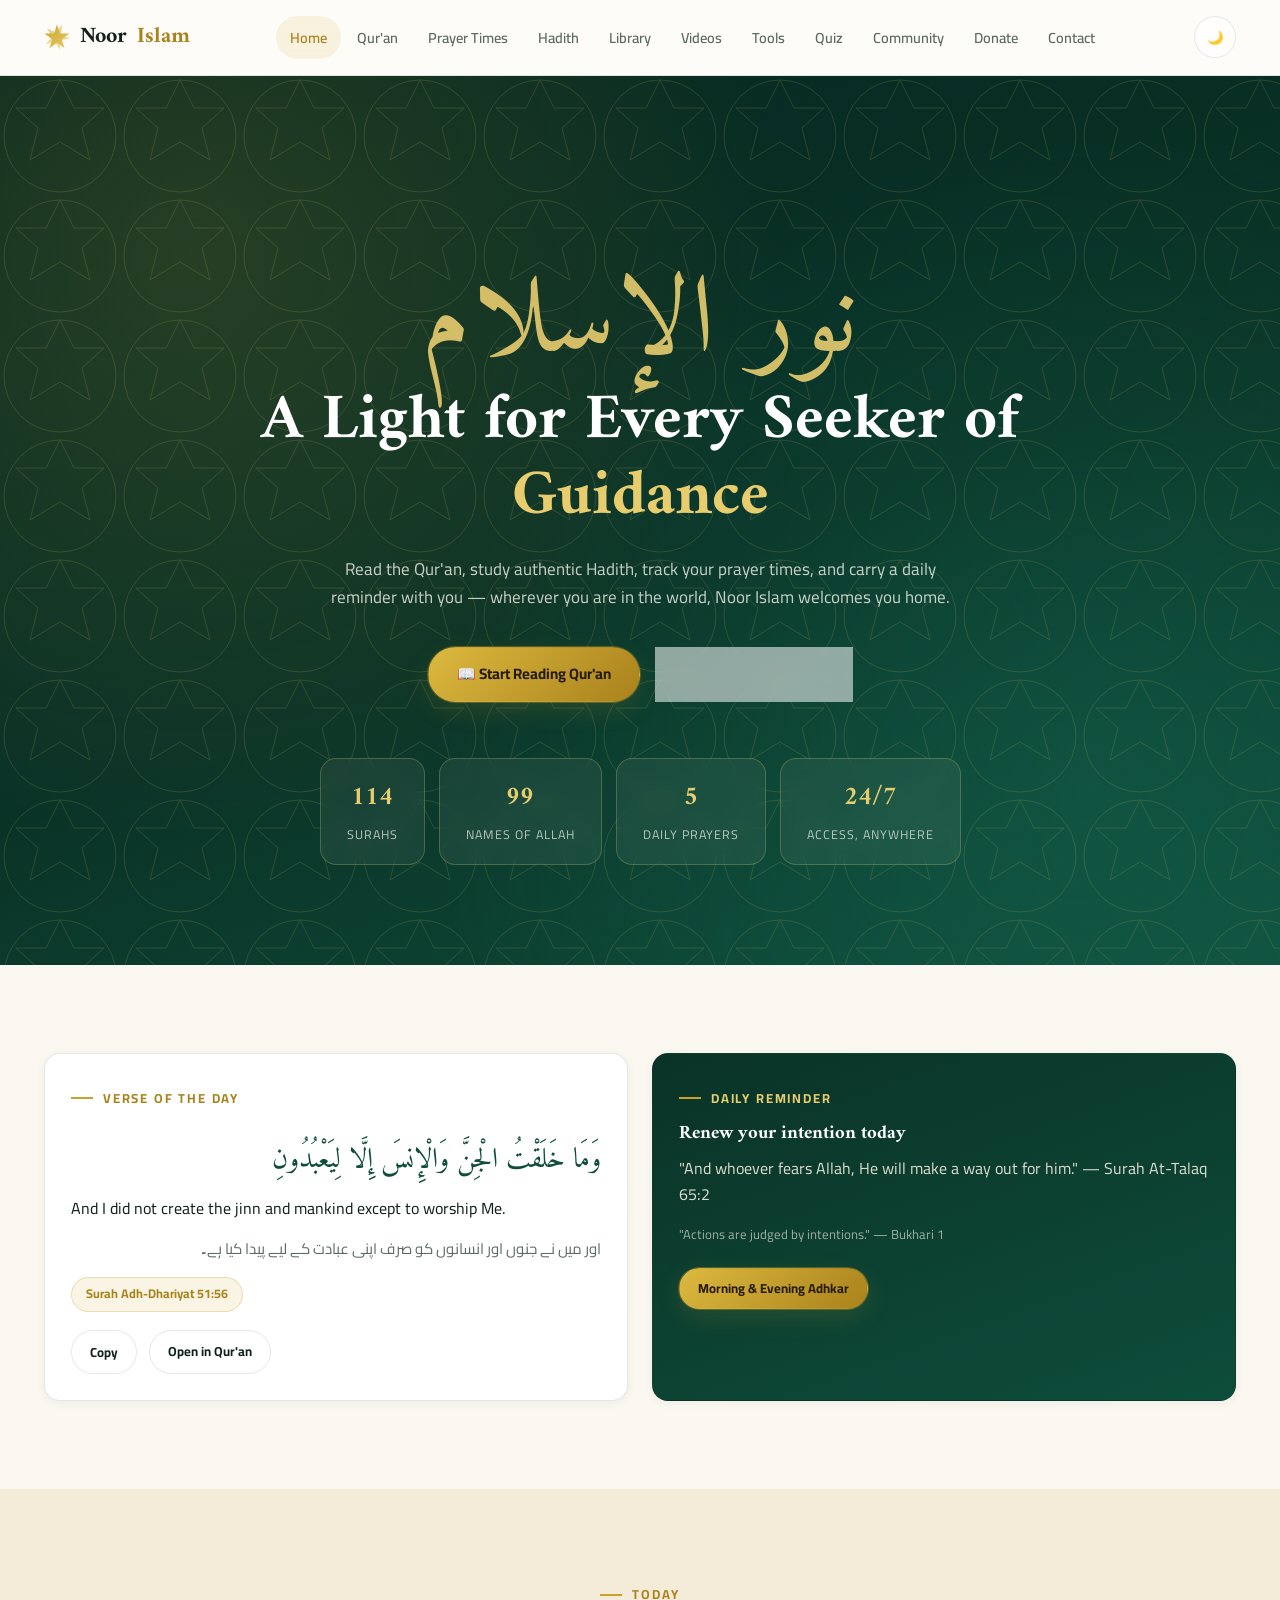
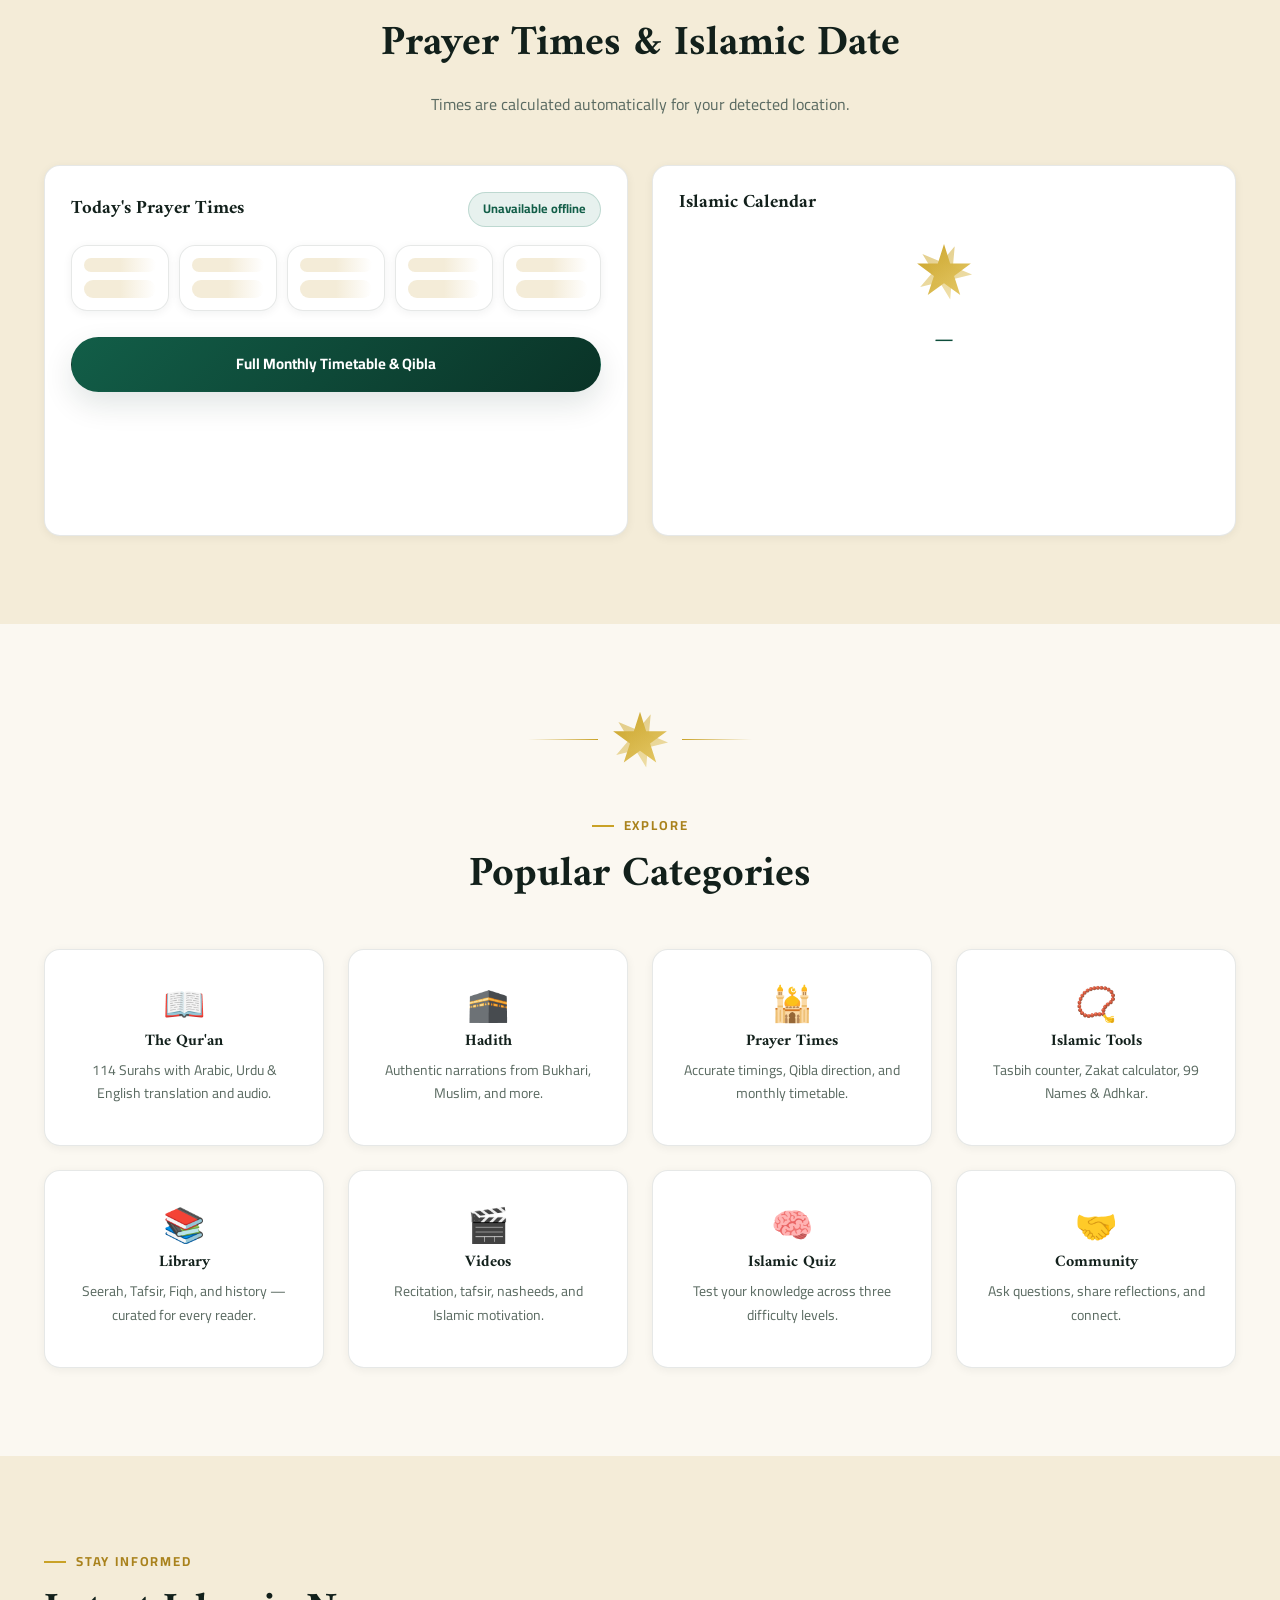
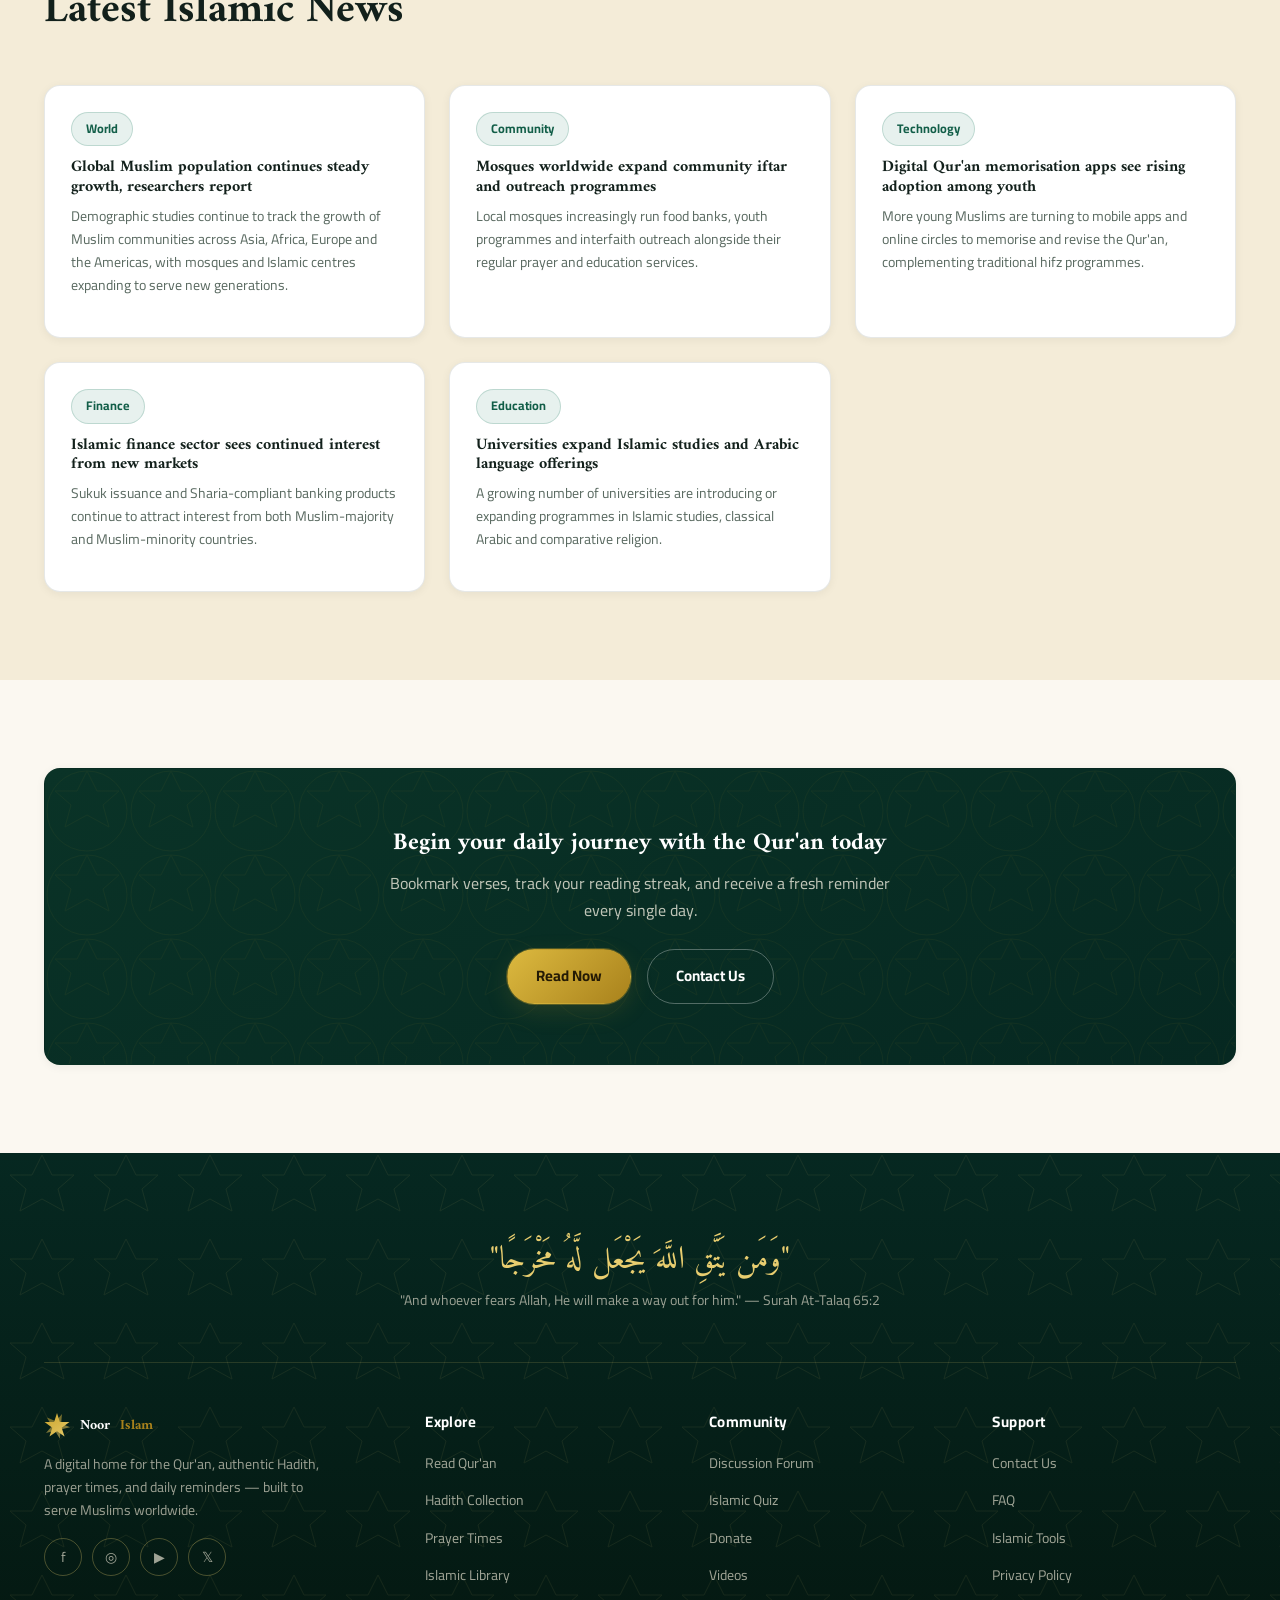
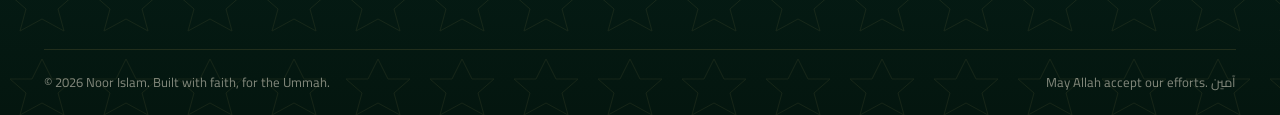
==== index.html @ 0ee1b212 "Add files via upload" ====
<!DOCTYPE html>
<html lang="en">
<head>
<meta charset="UTF-8">
<meta name="viewport" content="width=device-width, initial-scale=1.0">
<title>Noor Islam — Qur'an, Hadith, Prayer Times & Daily Reminders</title>
<meta name="description" content="Noor Islam is a complete digital home for Muslims worldwide: read the Qur'an, explore authentic Hadith, track prayer times, and grow daily in faith.">
<link rel="manifest" href="manifest.json">
<meta name="theme-color" content="#0e4d3b">
<link rel="preconnect" href="https://fonts.googleapis.com">
<link href="https://fonts.googleapis.com/css2?family=Amiri:wght@400;700&family=Amiri+Quran&family=Cairo:wght@400;500;600;700;800&display=swap" rel="stylesheet">
<link rel="stylesheet" href="css/style.css">
</head>
<body>

<div id="site-header"></div>

<!-- HERO -->
<section class="hero">
  <div class="container">
    <div class="hero-arabic">نور الإسلام</div>
    <h1 class="hero-title">A Light for Every Seeker of <span class="text-gold" style="color:var(--gold-300)">Guidance</span></h1>
    <p class="hero-sub">Read the Qur'an, study authentic Hadith, track your prayer times, and carry a daily reminder with you — wherever you are in the world, Noor Islam welcomes you home.</p>
    <div class="hero-cta">
      <a href="quran.html" class="btn btn-gold">📖 Start Reading Qur'an</a>
      <a href="prayer-times.html" class="btn btn-ghost" style="color:#fdf8ea;border-color:rgba(232,205,111,.35)">🕌 Find Prayer Times</a>
    </div>
    <div class="hero-stats">
      <div class="hero-stat"><b>114</b><span>Surahs</span></div>
      <div class="hero-stat"><b>99</b><span>Names of Allah</span></div>
      <div class="hero-stat"><b>5</b><span>Daily Prayers</span></div>
      <div class="hero-stat"><b>24/7</b><span>Access, Anywhere</span></div>
    </div>
  </div>
</section>

<!-- VERSE OF THE DAY + REMINDER -->
<section class="section">
  <div class="container grid grid-2">
    <div class="card reveal" style="position:relative;overflow:hidden;">
      <span class="eyebrow">Verse of the Day</span>
      <p id="verse-ar" style="font-family:var(--font-arabic);font-size:28px;color:var(--primary);line-height:2;margin-bottom:16px;direction:rtl;"></p>
      <p id="verse-en" style="color:var(--text);font-size:16px;"></p>
      <p id="verse-ur" style="direction:rtl;font-size:15px;"></p>
      <span class="chip chip-gold" id="verse-ref"></span>
      <div class="flex gap-12" style="margin-top:18px;">
        <button class="btn btn-outline btn-sm" id="verse-copy">Copy</button>
        <a href="quran.html" class="btn btn-outline btn-sm">Open in Qur'an</a>
      </div>
    </div>
    <div class="card reveal" style="background:linear-gradient(160deg,var(--emerald-900),var(--emerald-800));color:#fdf8ea;">
      <span class="eyebrow" style="color:var(--gold-300)">Daily Reminder</span>
      <h3 style="color:#fff;">Renew your intention today</h3>
      <p id="daily-reminder" style="color:rgba(253,248,234,.85);"></p>
      <p style="color:rgba(253,248,234,.6);font-size:13px;">"Actions are judged by intentions." — Bukhari 1</p>
      <a href="tools.html" class="btn btn-gold btn-sm" style="margin-top:10px;">Morning &amp; Evening Adhkar</a>
    </div>
  </div>
</section>

<!-- PRAYER TIMES + CALENDAR -->
<section class="section section-alt">
  <div class="container">
    <div class="section-head center">
      <span class="eyebrow" style="justify-content:center">Today</span>
      <h2 class="section-title">Prayer Times &amp; Islamic Date</h2>
      <p>Times are calculated automatically for your detected location.</p>
    </div>
    <div class="grid grid-2" style="align-items:stretch;">
      <div class="card reveal">
        <div class="flex justify-between items-center" style="margin-bottom:18px;">
          <h3 style="margin:0;">Today's Prayer Times</h3>
          <span class="chip" id="home-location">Locating…</span>
        </div>
        <div id="home-prayer-grid" class="grid" style="grid-template-columns:repeat(5,1fr);gap:10px;"></div>
        <p id="home-next-prayer" style="margin-top:16px;text-align:center;font-weight:700;color:var(--primary);"></p>
        <a href="prayer-times.html" class="btn btn-primary btn-block" style="margin-top:10px;">Full Monthly Timetable &amp; Qibla</a>
      </div>
      <div class="card reveal">
        <h3>Islamic Calendar</h3>
        <div id="hijri-widget" style="text-align:center;padding:20px 0;">
          <div class="star8 spin" style="margin:0 auto 14px;"></div>
          <p style="font-size:24px;font-family:var(--font-display);color:var(--primary);margin-bottom:6px;" id="hijri-date">Loading…</p>
          <p id="gregorian-date" style="color:var(--text-muted);"></p>
        </div>
        <div class="grid grid-2" style="gap:14px;">
          <div class="glass" style="padding:16px;text-align:center;">
            <span class="chip chip-gold">Ramadan 1448</span>
            <p id="ramadan-countdown" style="font-weight:800;font-size:20px;margin:10px 0 0;color:var(--primary);"></p>
          </div>
          <div class="glass" style="padding:16px;text-align:center;">
            <span class="chip chip-gold">Eid al-Fitr</span>
            <p id="eid-countdown" style="font-weight:800;font-size:20px;margin:10px 0 0;color:var(--primary);"></p>
          </div>
        </div>
      </div>
    </div>
  </div>
</section>

<!-- CATEGORIES -->
<section class="section">
  <div class="container">
    <div class="divider-star"><span class="star8"></span></div>
    <div class="section-head center">
      <span class="eyebrow" style="justify-content:center">Explore</span>
      <h2 class="section-title">Popular Categories</h2>
    </div>
    <div class="grid grid-4">
      <a href="quran.html" class="card reveal text-center">
        <div style="font-size:34px;">📖</div>
        <h4>The Qur'an</h4>
        <p style="font-size:14px;">114 Surahs with Arabic, Urdu &amp; English translation and audio.</p>
      </a>
      <a href="hadith.html" class="card reveal text-center">
        <div style="font-size:34px;">🕋</div>
        <h4>Hadith</h4>
        <p style="font-size:14px;">Authentic narrations from Bukhari, Muslim, and more.</p>
      </a>
      <a href="prayer-times.html" class="card reveal text-center">
        <div style="font-size:34px;">🕌</div>
        <h4>Prayer Times</h4>
        <p style="font-size:14px;">Accurate timings, Qibla direction, and monthly timetable.</p>
      </a>
      <a href="tools.html" class="card reveal text-center">
        <div style="font-size:34px;">📿</div>
        <h4>Islamic Tools</h4>
        <p style="font-size:14px;">Tasbih counter, Zakat calculator, 99 Names &amp; Adhkar.</p>
      </a>
      <a href="library.html" class="card reveal text-center">
        <div style="font-size:34px;">📚</div>
        <h4>Library</h4>
        <p style="font-size:14px;">Seerah, Tafsir, Fiqh, and history — curated for every reader.</p>
      </a>
      <a href="videos.html" class="card reveal text-center">
        <div style="font-size:34px;">🎬</div>
        <h4>Videos</h4>
        <p style="font-size:14px;">Recitation, tafsir, nasheeds, and Islamic motivation.</p>
      </a>
      <a href="quiz.html" class="card reveal text-center">
        <div style="font-size:34px;">🧠</div>
        <h4>Islamic Quiz</h4>
        <p style="font-size:14px;">Test your knowledge across three difficulty levels.</p>
      </a>
      <a href="community.html" class="card reveal text-center">
        <div style="font-size:34px;">🤝</div>
        <h4>Community</h4>
        <p style="font-size:14px;">Ask questions, share reflections, and connect.</p>
      </a>
    </div>
  </div>
</section>

<!-- NEWS -->
<section class="section section-alt">
  <div class="container">
    <div class="section-head">
      <span class="eyebrow">Stay Informed</span>
      <h2 class="section-title">Latest Islamic News</h2>
    </div>
    <div class="grid grid-3" id="news-grid"></div>
  </div>
</section>

<!-- CTA -->
<section class="section">
  <div class="container">
    <div class="glass reveal" style="padding:60px 40px;text-align:center;background:linear-gradient(160deg,var(--emerald-900),var(--emerald-950));position:relative;overflow:hidden;">
      <div class="pattern-bg"></div>
      <h2 style="color:#fff;position:relative;">Begin your daily journey with the Qur'an today</h2>
      <p style="color:rgba(253,248,234,.75);max-width:520px;margin:0 auto 26px;position:relative;">Bookmark verses, track your reading streak, and receive a fresh reminder every single day.</p>
      <div class="flex gap-16 justify-between" style="justify-content:center;position:relative;">
        <a href="quran.html" class="btn btn-gold">Read Now</a>
        <a href="contact.html" class="btn btn-outline" style="color:#fff;border-color:rgba(255,255,255,.3)">Contact Us</a>
      </div>
    </div>
  </div>
</section>

<div id="site-footer"></div>

<script src="data/content.js"></script>
<script src="js/main.js"></script>
<script src="js/home.js"></script>
</body>
</html>
---- css/style.css ----
/* =========================================================
   NOOR ISLAM — Design System
   Palette: Deep emerald + antique gold + ivory + ink
   Display type: Amiri (serif, Arabic-capable)
   Body type: Cairo (Arabic + Latin sans)
   Signature: 8-pointed geometric star (rub el hizb) motif
   ========================================================= */

:root{
  --emerald-950:#062821;
  --emerald-900:#0a3327;
  --emerald-800:#0e4d3b;
  --emerald-700:#125e48;
  --emerald-600:#177259;
  --emerald-500:#1c8a6c;
  --gold-600:#a9821c;
  --gold-500:#c9a227;
  --gold-400:#dcb93f;
  --gold-300:#e8cd6f;
  --ivory-50:#fbf8f1;
  --ivory-100:#f4ecd8;
  --ivory-200:#ece0c4;
  --ink-900:#12201b;
  --ink-700:#26362f;
  --white:#ffffff;

  --bg:var(--ivory-50);
  --bg-alt:var(--ivory-100);
  --surface:#ffffff;
  --surface-glass:rgba(255,255,255,.55);
  --text:var(--ink-900);
  --text-muted:#5b6b62;
  --border:rgba(18,32,27,.1);
  --primary:var(--emerald-800);
  --primary-strong:var(--emerald-950);
  --accent:var(--gold-500);
  --accent-strong:var(--gold-600);
  --shadow-sm:0 2px 10px rgba(6,40,33,.06);
  --shadow-md:0 12px 30px rgba(6,40,33,.12);
  --shadow-gold:0 0 0 1px rgba(201,162,39,.35), 0 8px 24px rgba(201,162,39,.15);
  --radius-sm:10px;
  --radius-md:16px;
  --radius-lg:26px;
  --font-display:'Amiri','Georgia',serif;
  --font-body:'Cairo','Segoe UI',sans-serif;
  --font-arabic:'Amiri Quran','Amiri',serif;
  --header-h:76px;
}

[data-theme="dark"]{
  --bg:#081d17;
  --bg-alt:#0b241c;
  --surface:#0e2c22;
  --surface-glass:rgba(14,44,34,.55);
  --text:#f1ede0;
  --text-muted:#a9baaf;
  --border:rgba(232,205,111,.14);
  --primary:var(--emerald-500);
  --primary-strong:var(--gold-400);
  --shadow-sm:0 2px 12px rgba(0,0,0,.35);
  --shadow-md:0 14px 34px rgba(0,0,0,.45);
}

*,*::before,*::after{box-sizing:border-box;}
html{scroll-behavior:smooth;}
body{
  margin:0;
  background:var(--bg);
  color:var(--text);
  font-family:var(--font-body);
  line-height:1.65;
  -webkit-font-smoothing:antialiased;
  transition:background .35s ease,color .35s ease;
  overflow-x:hidden;
}
img{max-width:100%;display:block;}
a{color:inherit;text-decoration:none;}
ul{list-style:none;margin:0;padding:0;}
h1,h2,h3,h4{font-family:var(--font-display);line-height:1.2;margin:0 0 .5em;font-weight:700;}
p{margin:0 0 1em;color:var(--text-muted);}
button{font-family:inherit;cursor:pointer;}
input,select,textarea{font-family:inherit;}
::selection{background:var(--gold-300);color:var(--ink-900);}

.container{width:100%;max-width:1240px;margin:0 auto;padding:0 24px;}
.section{padding:88px 0;position:relative;}
.section-alt{background:var(--bg-alt);}
.eyebrow{
  display:inline-flex;align-items:center;gap:10px;
  font-size:13px;letter-spacing:.14em;text-transform:uppercase;
  color:var(--accent-strong);font-weight:700;margin-bottom:14px;
}
.eyebrow::before{content:"";width:22px;height:2px;background:var(--accent);display:inline-block;}
.section-head{max-width:640px;margin-bottom:48px;}
.section-head.center{margin-left:auto;margin-right:auto;text-align:center;}
.section-title{font-size:clamp(28px,3.6vw,42px);}
.text-gold{color:var(--accent);}

/* ---------- Star / geometric motif (signature element) ---------- */
.star-motif{
  width:1em;height:1em;display:inline-block;
  background:conic-gradient(from 0deg, var(--accent) 0 12.5%, transparent 0 25%) ;
  -webkit-mask:none;
}
.star8{
  --s:56px;width:var(--s);height:var(--s);position:relative;display:inline-block;
}
.star8::before,.star8::after{
  content:"";position:absolute;inset:0;
  background:linear-gradient(135deg,var(--accent),var(--gold-300));
  clip-path:polygon(50% 0%,61% 35%,98% 35%,68% 57%,79% 91%,50% 70%,21% 91%,32% 57%,2% 35%,39% 35%);
}
.star8::after{transform:rotate(22.5deg);opacity:.55;}
.pattern-bg{
  position:absolute;inset:0;pointer-events:none;opacity:.06;
  background-image:url("data:image/svg+xml,%3Csvg xmlns='http://www.w3.org/2000/svg' width='84' height='84' viewBox='0 0 84 84'%3E%3Cg fill='none' stroke='%23c9a227' stroke-width='1'%3E%3Cpath d='M42 2 L52 22 L74 22 L58 36 L64 58 L42 46 L20 58 L26 36 L10 22 L32 22 Z'/%3E%3Ccircle cx='42' cy='42' r='40'/%3E%3C/g%3E%3C/svg%3E");
  background-size:84px 84px;
}
.divider-star{display:flex;align-items:center;justify-content:center;gap:14px;margin:0 auto 40px;width:fit-content;}
.divider-star::before,.divider-star::after{content:"";width:70px;height:1px;background:linear-gradient(90deg,transparent,var(--accent));}
.divider-star::after{background:linear-gradient(90deg,var(--accent),transparent);}

/* ---------- Buttons ---------- */
.btn{
  display:inline-flex;align-items:center;justify-content:center;gap:8px;
  padding:14px 28px;border-radius:100px;font-weight:700;font-size:15px;
  border:1px solid transparent;transition:transform .25s ease,box-shadow .25s ease,background .25s ease;
  white-space:nowrap;
}
.btn:active{transform:scale(.97);}
.btn-primary{background:linear-gradient(135deg,var(--emerald-700),var(--emerald-900));color:#fff;box-shadow:var(--shadow-md);}
.btn-primary:hover{box-shadow:0 16px 40px rgba(6,40,33,.28);transform:translateY(-2px);}
.btn-gold{background:linear-gradient(135deg,var(--gold-400),var(--gold-600));color:#241a05;box-shadow:var(--shadow-gold);}
.btn-gold:hover{transform:translateY(-2px);}
.btn-outline{background:transparent;border-color:var(--border);color:var(--text);}
.btn-outline:hover{border-color:var(--accent);color:var(--accent-strong);}
.btn-ghost{background:var(--surface-glass);backdrop-filter:blur(10px);border-color:var(--border);color:var(--text);}
.btn-sm{padding:9px 18px;font-size:13px;}
.btn-block{width:100%;}

/* ---------- Glass card ---------- */
.glass{
  background:var(--surface-glass);
  backdrop-filter:blur(16px) saturate(140%);
  -webkit-backdrop-filter:blur(16px) saturate(140%);
  border:1px solid var(--border);
  border-radius:var(--radius-md);
  box-shadow:var(--shadow-sm);
}
.card{
  background:var(--surface);border:1px solid var(--border);border-radius:var(--radius-md);
  padding:26px;box-shadow:var(--shadow-sm);transition:transform .3s ease,box-shadow .3s ease,border-color .3s ease;
}
.card:hover{transform:translateY(-5px);box-shadow:var(--shadow-md);border-color:rgba(201,162,39,.4);}

/* ---------- Navbar ---------- */
.site-header{
  position:sticky;top:0;z-index:200;height:var(--header-h);
  display:flex;align-items:center;
  background:var(--surface-glass);backdrop-filter:blur(18px) saturate(140%);
  -webkit-backdrop-filter:blur(18px) saturate(140%);
  border-bottom:1px solid var(--border);
}
.nav-inner{display:flex;align-items:center;justify-content:space-between;width:100%;}
.brand{display:flex;align-items:center;gap:10px;font-family:var(--font-display);font-size:22px;font-weight:700;color:var(--text);}
.brand .star8{--s:26px;}
.brand span{color:var(--accent-strong);}
.nav-links{display:flex;align-items:center;gap:2px;}
.nav-links a{
  padding:10px 14px;border-radius:100px;font-size:14.5px;font-weight:600;color:var(--text-muted);
  transition:background .2s ease,color .2s ease;
}
.nav-links a:hover,.nav-links a.active{background:rgba(201,162,39,.12);color:var(--accent-strong);}
.nav-actions{display:flex;align-items:center;gap:10px;}
.icon-btn{
  width:42px;height:42px;border-radius:50%;display:flex;align-items:center;justify-content:center;
  background:var(--surface-glass);border:1px solid var(--border);color:var(--text);transition:all .25s ease;
}
.icon-btn:hover{border-color:var(--accent);color:var(--accent-strong);transform:rotate(8deg);}
.hamburger{display:none;width:42px;height:42px;border-radius:50%;border:1px solid var(--border);background:transparent;align-items:center;justify-content:center;flex-direction:column;gap:4px;}
.hamburger span{display:block;width:20px;height:2px;background:var(--text);border-radius:2px;transition:.3s;}
.hamburger.open span:nth-child(1){transform:translateY(6px) rotate(45deg);}
.hamburger.open span:nth-child(2){opacity:0;}
.hamburger.open span:nth-child(3){transform:translateY(-6px) rotate(-45deg);}

.mobile-nav{
  position:fixed;inset:var(--header-h) 0 0 0;background:var(--bg);z-index:190;
  transform:translateY(-110%);transition:transform .35s ease;overflow-y:auto;padding:20px 24px 60px;
}
.mobile-nav.open{transform:translateY(0);}
.mobile-nav a{display:block;padding:16px 6px;font-size:19px;font-weight:700;border-bottom:1px solid var(--border);font-family:var(--font-display);}

/* ---------- Hero ---------- */
.hero{
  position:relative;overflow:hidden;
  background:radial-gradient(circle at 15% 20%,rgba(201,162,39,.16),transparent 45%),
             radial-gradient(circle at 85% 80%,rgba(23,114,89,.35),transparent 50%),
             linear-gradient(160deg,var(--emerald-950),var(--emerald-900) 55%,var(--emerald-800));
  color:#fdf8ea;padding:120px 0 100px;
}
.hero::before{
  content:"";position:absolute;inset:0;opacity:.15;background-repeat:repeat;
  background-image:url("data:image/svg+xml,%3Csvg xmlns='http://www.w3.org/2000/svg' width='120' height='120' viewBox='0 0 120 120'%3E%3Cg fill='none' stroke='%23e8cd6f' stroke-width='1'%3E%3Cpath d='M60 4 L74 32 L104 32 L82 52 L90 84 L60 66 L30 84 L38 52 L16 32 L46 32 Z'/%3E%3Ccircle cx='60' cy='60' r='56'/%3E%3C/g%3E%3C/svg%3E");
}
.hero .container{position:relative;z-index:2;}
.hero-arabic{
  font-family:var(--font-arabic);font-size:clamp(48px,9vw,110px);color:var(--gold-300);
  opacity:.9;text-align:center;margin-bottom:6px;letter-spacing:2px;
}
.hero-title{text-align:center;font-size:clamp(34px,5.4vw,64px);color:#fff;max-width:900px;margin:0 auto 18px;}
.hero-sub{text-align:center;max-width:640px;margin:0 auto 36px;color:rgba(251,248,241,.78);font-size:17px;}
.hero-cta{display:flex;gap:16px;justify-content:center;flex-wrap:wrap;margin-bottom:56px;}
.hero-stats{display:flex;justify-content:center;gap:14px;flex-wrap:wrap;}
.hero-stat{
  text-align:center;padding:18px 26px;border-radius:var(--radius-md);
  background:rgba(255,255,255,.06);border:1px solid rgba(232,205,111,.25);backdrop-filter:blur(8px);
}
.hero-stat b{display:block;font-family:var(--font-display);font-size:26px;color:var(--gold-300);}
.hero-stat span{font-size:12.5px;color:rgba(251,248,241,.7);text-transform:uppercase;letter-spacing:.08em;}

/* ---------- Grids ---------- */
.grid{display:grid;gap:24px;}
.grid-2{grid-template-columns:repeat(2,1fr);}
.grid-3{grid-template-columns:repeat(3,1fr);}
.grid-4{grid-template-columns:repeat(4,1fr);}
.grid-5{grid-template-columns:repeat(5,1fr);}

/* ---------- Category chips ---------- */
.chip{
  display:inline-flex;align-items:center;padding:6px 14px;border-radius:100px;font-size:12.5px;font-weight:700;
  background:rgba(23,114,89,.1);color:var(--emerald-700);border:1px solid rgba(23,114,89,.2);
}
[data-theme="dark"] .chip{background:rgba(232,205,111,.1);color:var(--gold-300);border-color:rgba(232,205,111,.25);}
.chip-gold{background:rgba(201,162,39,.12);color:var(--accent-strong);border-color:rgba(201,162,39,.28);}

/* ---------- Forms ---------- */
.field{margin-bottom:18px;}
.field label{display:block;font-weight:700;font-size:13.5px;margin-bottom:8px;color:var(--text);}
.field input,.field select,.field textarea{
  width:100%;padding:13px 16px;border-radius:12px;border:1px solid var(--border);
  background:var(--surface);color:var(--text);font-size:15px;transition:border-color .2s;
}
.field input:focus,.field select:focus,.field textarea:focus{outline:none;border-color:var(--accent);box-shadow:0 0 0 3px rgba(201,162,39,.15);}
.search-bar{position:relative;}
.search-bar input{padding-left:46px;}
.search-bar svg{position:absolute;left:16px;top:50%;transform:translateY(-50%);opacity:.5;}

/* ---------- Tabs / filters ---------- */
.filter-row{display:flex;gap:10px;flex-wrap:wrap;margin-bottom:34px;}
.filter-btn{
  padding:10px 18px;border-radius:100px;border:1px solid var(--border);background:var(--surface);
  font-weight:700;font-size:13.5px;color:var(--text-muted);transition:.2s;
}
.filter-btn:hover{border-color:var(--accent);}
.filter-btn.active{background:linear-gradient(135deg,var(--emerald-700),var(--emerald-900));color:#fff;border-color:transparent;}

/* ---------- Footer ---------- */
.site-footer{
  background:linear-gradient(180deg,var(--emerald-950),#04160f);color:#e9e4d3;position:relative;overflow:hidden;padding-top:70px;
}
.site-footer::before{
  content:"";position:absolute;inset:0;opacity:.08;
  background-image:url("data:image/svg+xml,%3Csvg xmlns='http://www.w3.org/2000/svg' width='84' height='84' viewBox='0 0 84 84'%3E%3Cg fill='none' stroke='%23e8cd6f' stroke-width='1'%3E%3Cpath d='M42 2 L52 22 L74 22 L58 36 L64 58 L42 46 L20 58 L26 36 L10 22 L32 22 Z'/%3E%3C/g%3E%3C/svg%3E");
}
.footer-quote{position:relative;z-index:1;text-align:center;padding-bottom:50px;border-bottom:1px solid rgba(232,205,111,.15);margin-bottom:50px;}
.footer-quote p{font-family:var(--font-arabic);font-size:clamp(22px,3vw,32px);color:var(--gold-300);margin-bottom:10px;}
.footer-quote span{color:rgba(233,228,211,.65);font-size:14px;}
.footer-grid{position:relative;z-index:1;display:grid;grid-template-columns:1.4fr 1fr 1fr 1fr;gap:40px;padding-bottom:50px;}
.footer-grid h4{color:#fff;font-size:15px;margin-bottom:18px;font-family:var(--font-body);letter-spacing:.03em;}
.footer-grid li{margin-bottom:11px;}
.footer-grid a{color:rgba(233,228,211,.68);font-size:14px;transition:color .2s;}
.footer-grid a:hover{color:var(--gold-300);}
.footer-brand p{color:rgba(233,228,211,.65);font-size:14px;max-width:280px;}
.social-row{display:flex;gap:10px;margin-top:16px;}
.social-row a{
  width:38px;height:38px;border-radius:50%;border:1px solid rgba(232,205,111,.3);display:flex;align-items:center;justify-content:center;
  transition:.2s;
}
.social-row a:hover{background:var(--gold-500);color:#221a04;}
.footer-bottom{position:relative;z-index:1;border-top:1px solid rgba(232,205,111,.12);padding:22px 0;display:flex;justify-content:space-between;flex-wrap:wrap;gap:10px;font-size:13px;color:rgba(233,228,211,.55);}

/* ---------- Utility ---------- */
.flex{display:flex;}
.items-center{align-items:center;}
.justify-between{justify-content:space-between;}
.gap-8{gap:8px;}.gap-12{gap:12px;}.gap-16{gap:16px;}.gap-24{gap:24px;}
.mt-0{margin-top:0;}.mb-0{margin-bottom:0;}
.text-center{text-align:center;}
.reveal{opacity:0;transform:translateY(24px);transition:opacity .7s ease,transform .7s ease;}
.reveal.in{opacity:1;transform:translateY(0);}
.badge-count{
  min-width:20px;height:20px;padding:0 6px;border-radius:100px;background:var(--accent);color:#241a05;
  font-size:11px;font-weight:800;display:inline-flex;align-items:center;justify-content:center;
}
.skeleton{background:linear-gradient(90deg,var(--bg-alt) 25%,var(--surface) 50%,var(--bg-alt) 75%);background-size:200% 100%;animation:shimmer 1.4s infinite;border-radius:10px;}
@keyframes shimmer{0%{background-position:200% 0;}100%{background-position:-200% 0;}}
@keyframes spin{to{transform:rotate(360deg);}}
.spin{animation:spin 6s linear infinite;}
.float{animation:float 5s ease-in-out infinite;}
@keyframes float{0%,100%{transform:translateY(0);}50%{transform:translateY(-10px);}}

/* progress bar (donate) */
.progress{height:10px;border-radius:100px;background:var(--bg-alt);overflow:hidden;}
.progress > i{display:block;height:100%;background:linear-gradient(90deg,var(--gold-400),var(--emerald-600));border-radius:100px;}

/* toast */
.toast{
  position:fixed;bottom:26px;left:50%;transform:translateX(-50%) translateY(30px);
  background:var(--primary-strong);color:#fff;padding:14px 24px;border-radius:100px;font-weight:700;font-size:14px;
  box-shadow:var(--shadow-md);z-index:400;opacity:0;pointer-events:none;transition:.35s ease;
}
.toast.show{opacity:1;transform:translateX(-50%) translateY(0);}

/* back to top */
.to-top{
  position:fixed;right:22px;bottom:22px;width:48px;height:48px;border-radius:50%;
  background:linear-gradient(135deg,var(--gold-400),var(--gold-600));color:#221a04;display:flex;align-items:center;justify-content:center;
  box-shadow:var(--shadow-md);opacity:0;pointer-events:none;transition:.3s;z-index:150;border:none;
}
.to-top.show{opacity:1;pointer-events:auto;}

/* responsive */
@media (max-width:1024px){
  .grid-4{grid-template-columns:repeat(2,1fr);}
  .grid-5{grid-template-columns:repeat(3,1fr);}
  .footer-grid{grid-template-columns:1fr 1fr;}
}
@media (max-width:860px){
  .nav-links{display:none;}
  .hamburger{display:flex;}
  .grid-2,.grid-3{grid-template-columns:1fr;}
  .section{padding:64px 0;}
}
@media (max-width:560px){
  .grid-4,.grid-5{grid-template-columns:repeat(2,1fr);}
  .footer-grid{grid-template-columns:1fr;}
  .hero{padding:100px 0 70px;}
}
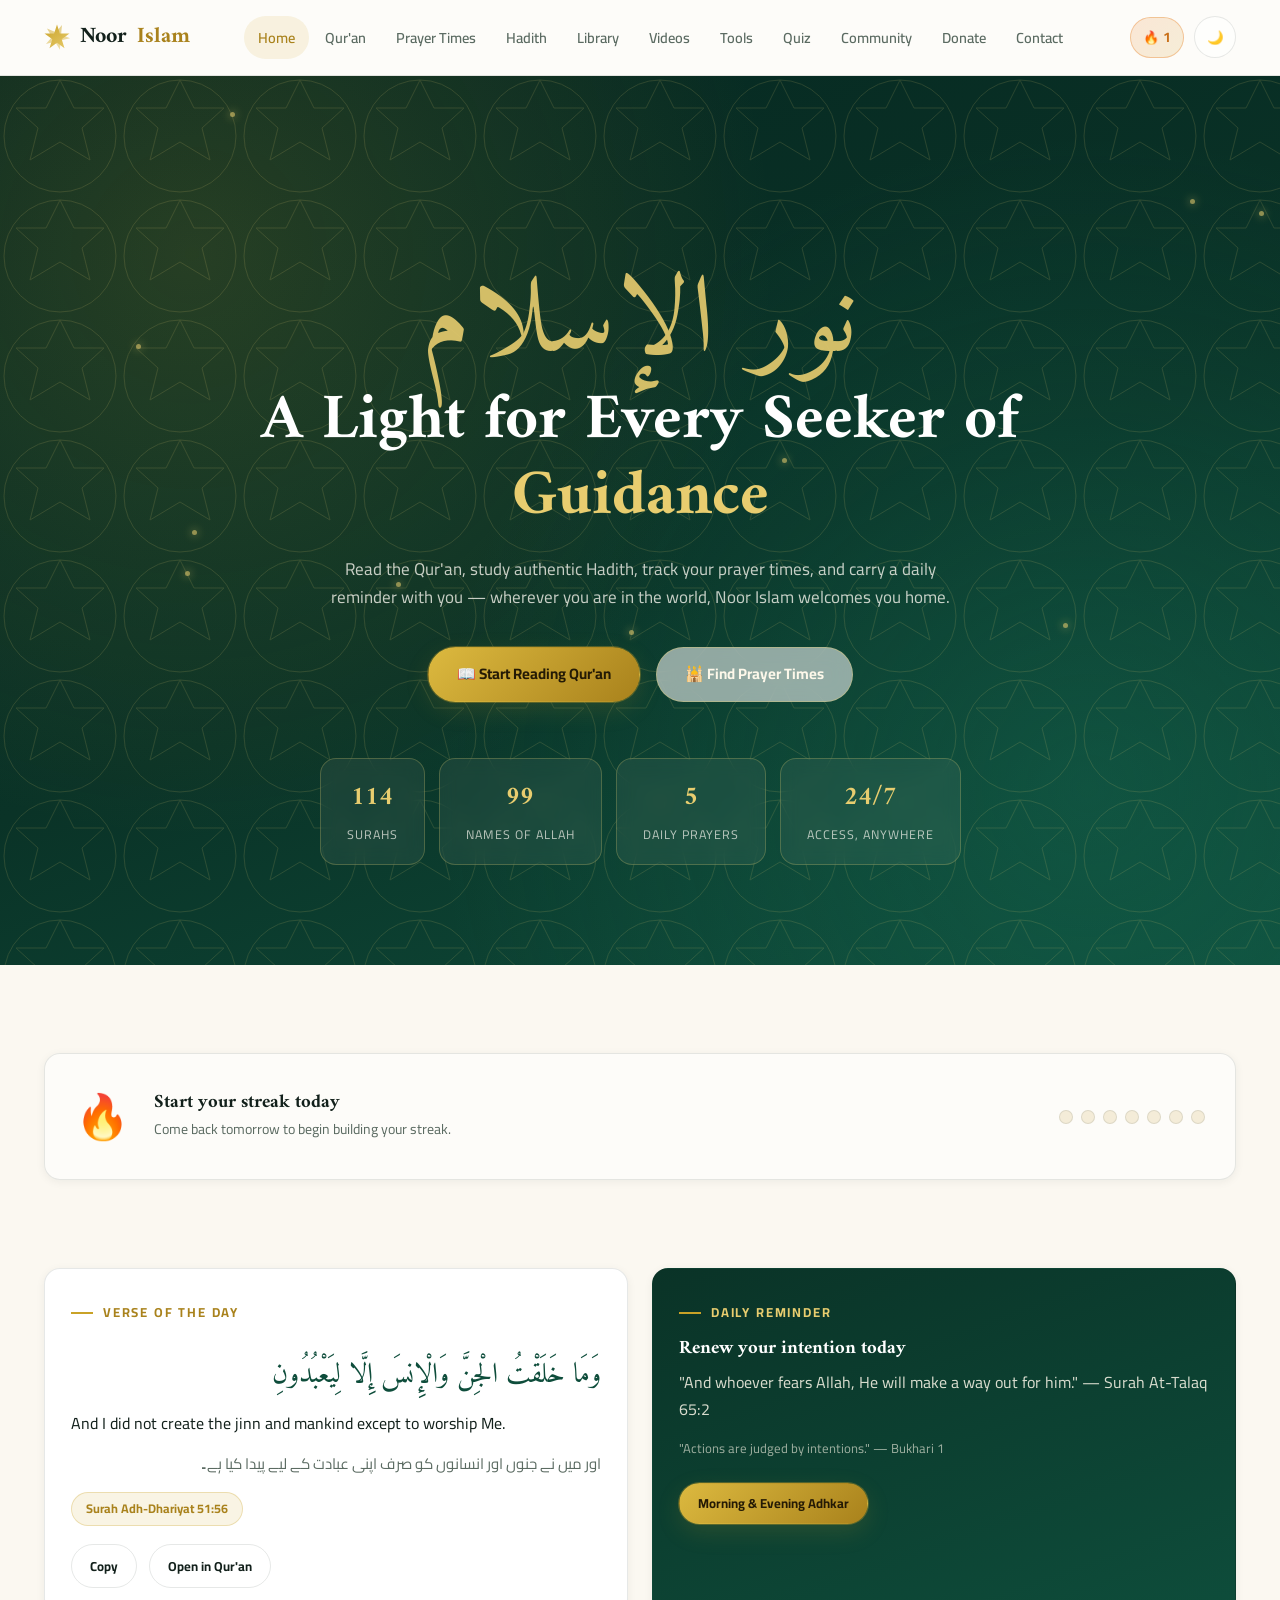
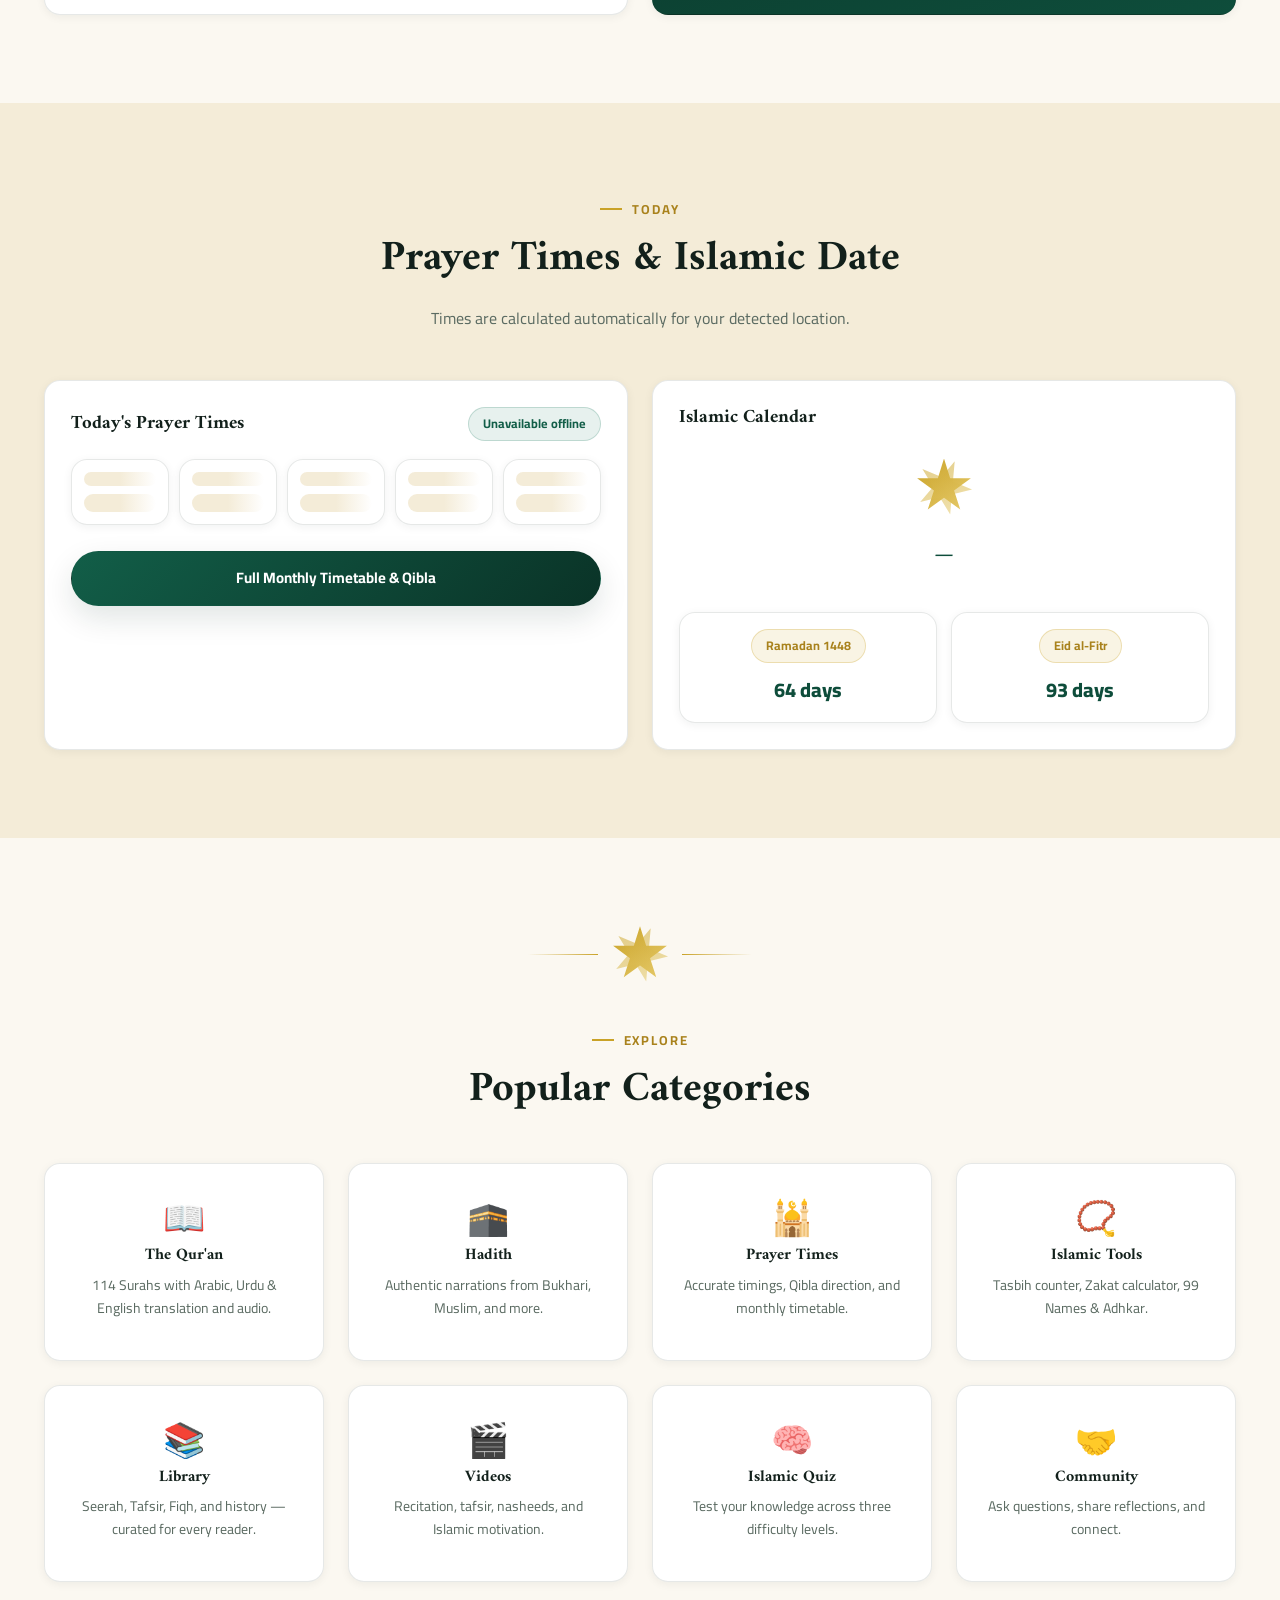
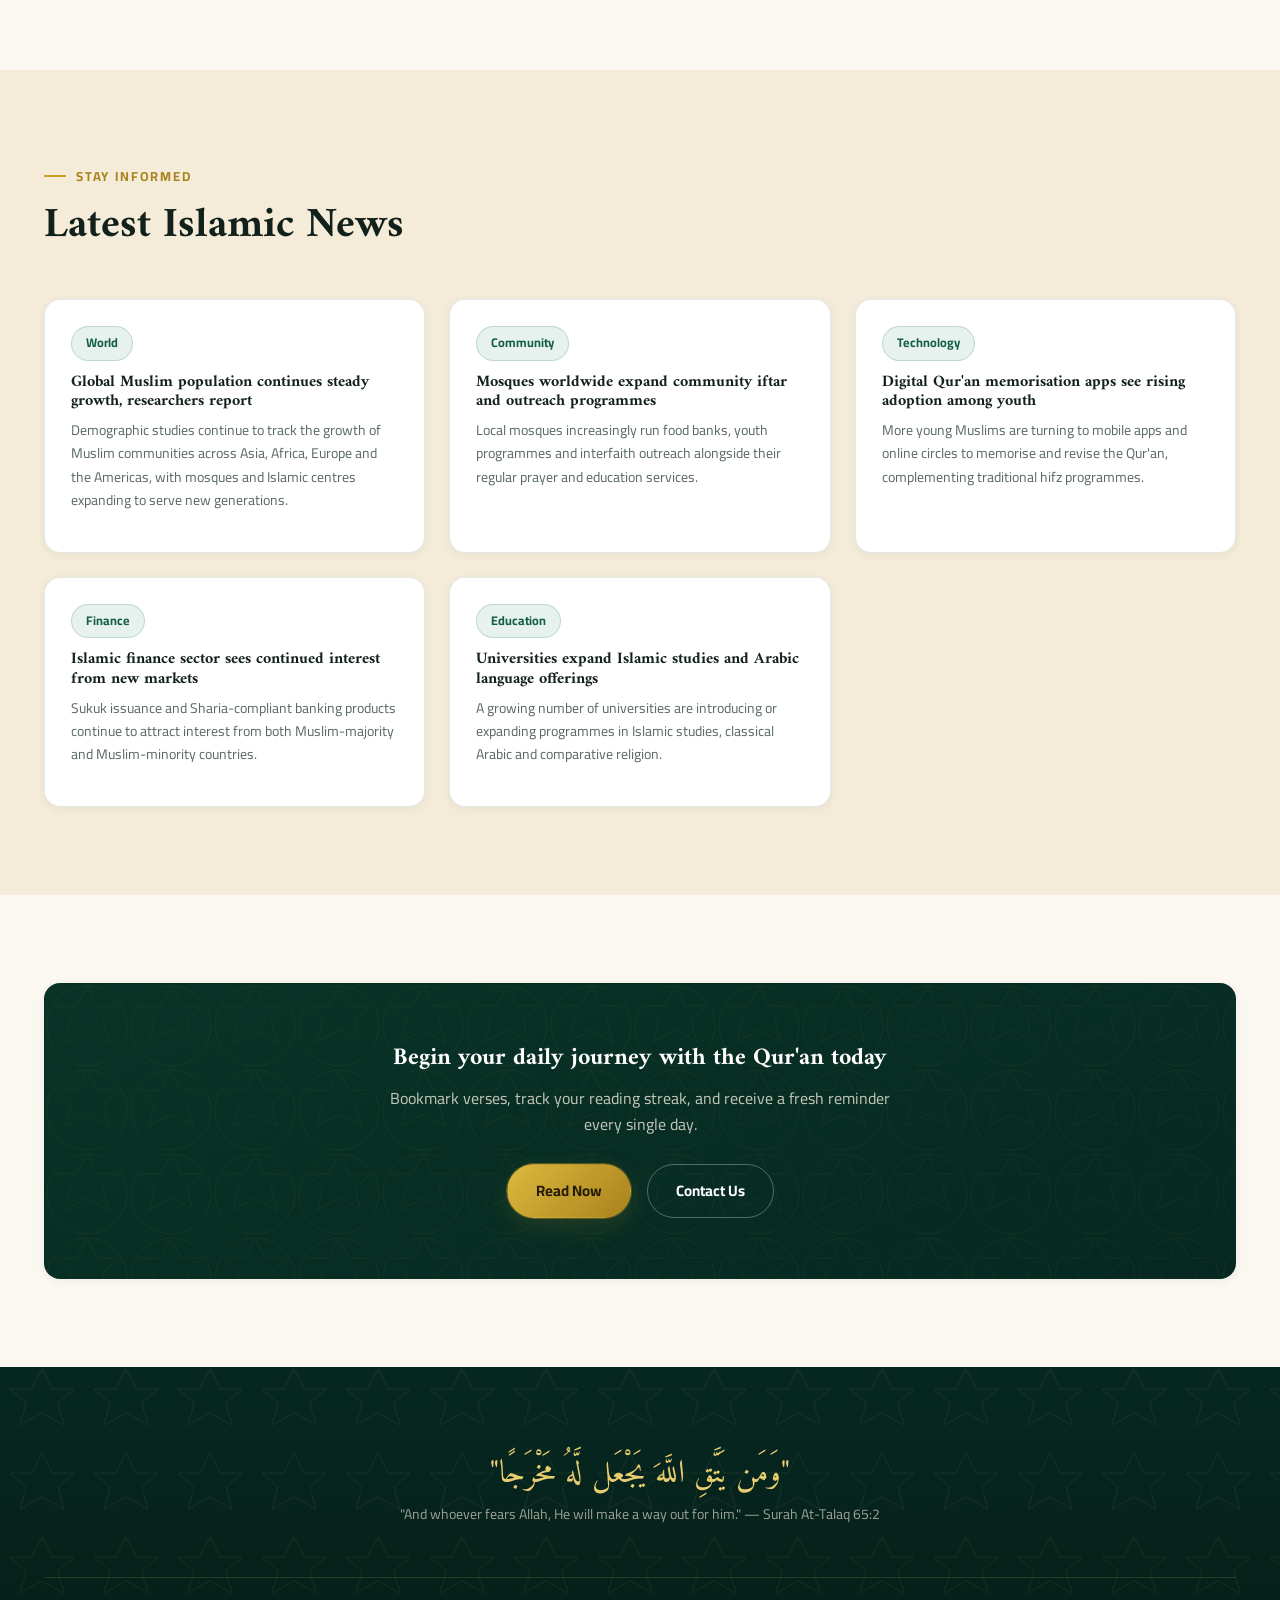
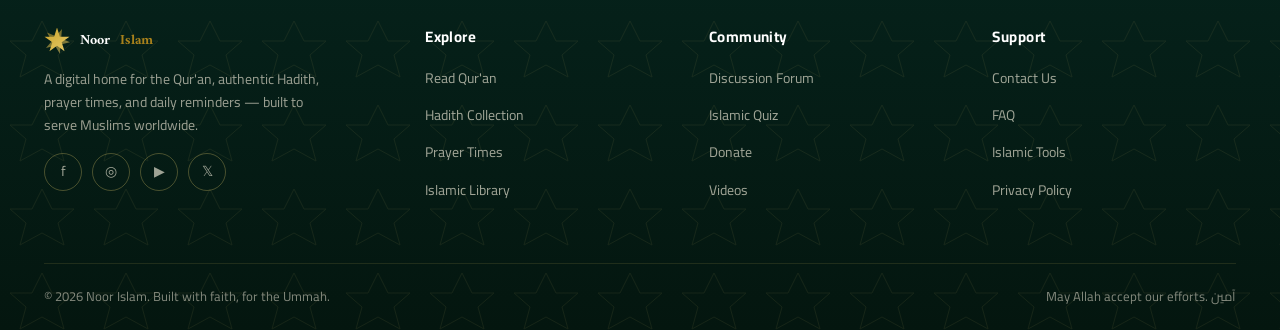
==== commit 87bfa545: "Add files via upload" ====
--- a/index.html
+++ b/index.html
@@ -30,6 +30,20 @@
       <div class="hero-stat"><b>99</b><span>Names of Allah</span></div>
       <div class="hero-stat"><b>5</b><span>Daily Prayers</span></div>
       <div class="hero-stat"><b>24/7</b><span>Access, Anywhere</span></div>
+    </div>
+  </div>
+</section>
+
+<!-- STREAK -->
+<section class="section" style="padding-bottom:0;">
+  <div class="container">
+    <div class="glass reveal" style="padding:26px 30px;display:flex;align-items:center;gap:24px;flex-wrap:wrap;">
+      <div style="font-size:44px;">🔥</div>
+      <div style="flex:1;min-width:200px;">
+        <h3 id="streak-title" style="margin-bottom:4px;">Keep your streak going</h3>
+        <p style="margin:0;font-size:14px;" id="streak-sub">Visit Noor Islam daily to build your streak.</p>
+      </div>
+      <div class="flex gap-8" id="streak-dots"></div>
     </div>
   </div>
 </section>
--- a/css/style.css
+++ b/css/style.css
@@ -238,11 +238,11 @@
 .field label{display:block;font-weight:700;font-size:13.5px;margin-bottom:8px;color:var(--text);}
 .field input,.field select,.field textarea{
   width:100%;padding:13px 16px;border-radius:12px;border:1px solid var(--border);
-  background:var(--surface);color:var(--text);font-size:15px;transition:border-color .2s;
+  background:var(--surface);color:var(--text);font-size:16px;transition:border-color .2s;
 }
 .field input:focus,.field select:focus,.field textarea:focus{outline:none;border-color:var(--accent);box-shadow:0 0 0 3px rgba(201,162,39,.15);}
 .search-bar{position:relative;}
-.search-bar input{padding-left:46px;}
+.search-bar input{padding-left:46px;font-size:16px;}
 .search-bar svg{position:absolute;left:16px;top:50%;transform:translateY(-50%);opacity:.5;}
 
 /* ---------- Tabs / filters ---------- */
@@ -319,6 +319,83 @@
 }
 .to-top.show{opacity:1;pointer-events:auto;}
 
+/* ---------- Reader layout (Quran / two-column pages) ---------- */
+.reader-layout{display:grid;grid-template-columns:340px 1fr;gap:30px;align-items:flex-start;}
+.reader-sidebar{position:sticky;top:calc(var(--header-h) + 20px);max-height:78vh;display:flex;flex-direction:column;}
+.ayah-actions{display:flex;gap:8px;flex-wrap:wrap;}
+@media (max-width:900px){
+  .reader-layout{grid-template-columns:1fr;}
+  .reader-sidebar{position:relative;top:0;max-height:340px;}
+}
+@media (max-width:480px){
+  .ayah-actions .icon-btn{width:34px;height:34px;font-size:14px;}
+  #reader-title{font-size:19px;}
+}
+
+/* full-surah audio player */
+.surah-player{
+  display:flex;align-items:center;gap:14px;padding:16px 18px;border-radius:var(--radius-md);
+  background:linear-gradient(135deg,var(--emerald-900),var(--emerald-950));color:#fdf8ea;margin-bottom:24px;flex-wrap:wrap;
+}
+.surah-player select{background:rgba(255,255,255,.08);border:1px solid rgba(232,205,111,.3);color:#fff;border-radius:100px;padding:8px 14px;font-size:13px;font-weight:700;}
+.surah-play-btn{
+  width:52px;height:52px;border-radius:50%;border:none;flex-shrink:0;
+  background:linear-gradient(135deg,var(--gold-400),var(--gold-600));color:#241a05;font-size:18px;font-weight:800;
+}
+.surah-player .progress{flex:1;min-width:120px;background:rgba(255,255,255,.15);}
+.surah-time{font-size:12px;color:rgba(253,248,234,.75);white-space:nowrap;}
+
+/* ---------- Streak badge ---------- */
+.streak-badge{
+  display:inline-flex;align-items:center;gap:4px;padding:8px 12px;border-radius:100px;
+  background:linear-gradient(135deg,rgba(233,120,26,.16),rgba(201,162,39,.16));
+  border:1px solid rgba(233,120,26,.35);font-weight:800;font-size:13px;color:#c9701a;
+}
+[data-theme="dark"] .streak-badge{color:var(--gold-300);border-color:rgba(232,205,111,.35);}
+.streak-badge b{font-size:14px;}
+
+/* ---------- Mobile bottom navigation ---------- */
+.bottom-nav{
+  display:none;position:fixed;left:0;right:0;bottom:0;z-index:180;
+  background:var(--surface-glass);backdrop-filter:blur(18px) saturate(140%);
+  border-top:1px solid var(--border);padding:6px 4px calc(6px + env(safe-area-inset-bottom));
+  justify-content:space-around;align-items:center;
+}
+.bottom-nav a{
+  display:flex;flex-direction:column;align-items:center;gap:2px;padding:6px 10px;border-radius:14px;
+  font-size:10.5px;font-weight:700;color:var(--text-muted);transition:.2s;
+}
+.bottom-nav a span{font-size:19px;}
+.bottom-nav a.active{color:var(--accent-strong);background:rgba(201,162,39,.12);}
+@media (max-width:860px){
+  .bottom-nav{display:flex;}
+  body{padding-bottom:66px;}
+  .to-top{bottom:78px;}
+}
+
+/* ---------- Hero floating particles ---------- */
+.hero-particles{position:absolute;inset:0;overflow:hidden;pointer-events:none;z-index:1;}
+.particle-star{
+  position:absolute;width:5px;height:5px;background:var(--gold-300);border-radius:50%;
+  opacity:.6;animation:particleFloat 8s ease-in-out infinite;box-shadow:0 0 8px 1px rgba(232,205,111,.6);
+}
+@keyframes particleFloat{
+  0%,100%{transform:translateY(0) scale(1);opacity:.3;}
+  50%{transform:translateY(-30px) scale(1.4);opacity:.85;}
+}
+
+/* ---------- Page fade-in ---------- */
+body{animation:pageFade .5s ease both;}
+@keyframes pageFade{from{opacity:0;}to{opacity:1;}}
+
+/* ---------- Notification prompt banner ---------- */
+.notify-banner{
+  display:flex;align-items:center;gap:14px;padding:16px 20px;border-radius:var(--radius-md);
+  background:linear-gradient(135deg,rgba(201,162,39,.12),rgba(23,114,89,.1));border:1px solid var(--border);
+  margin-bottom:24px;flex-wrap:wrap;
+}
+.notify-banner p{margin:0;flex:1;min-width:200px;font-size:14px;}
+
 /* responsive */
 @media (max-width:1024px){
   .grid-4{grid-template-columns:repeat(2,1fr);}
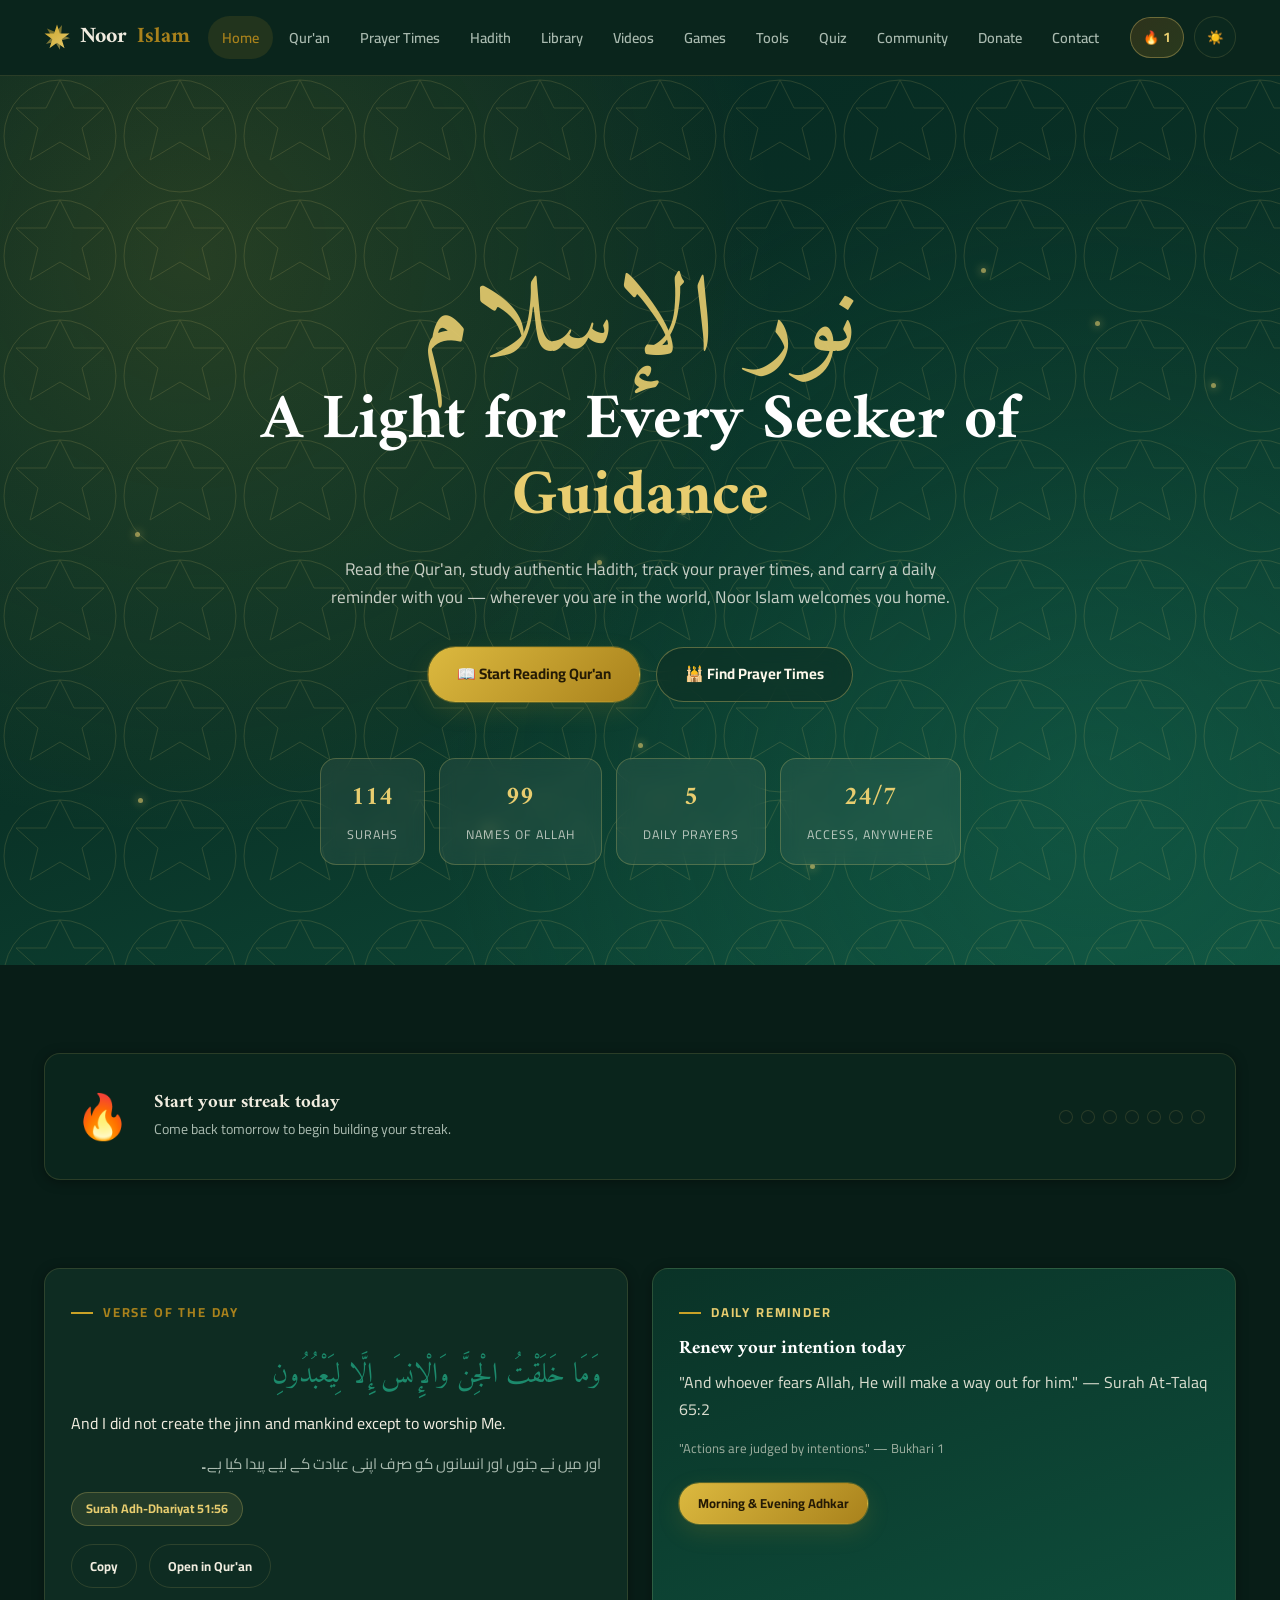
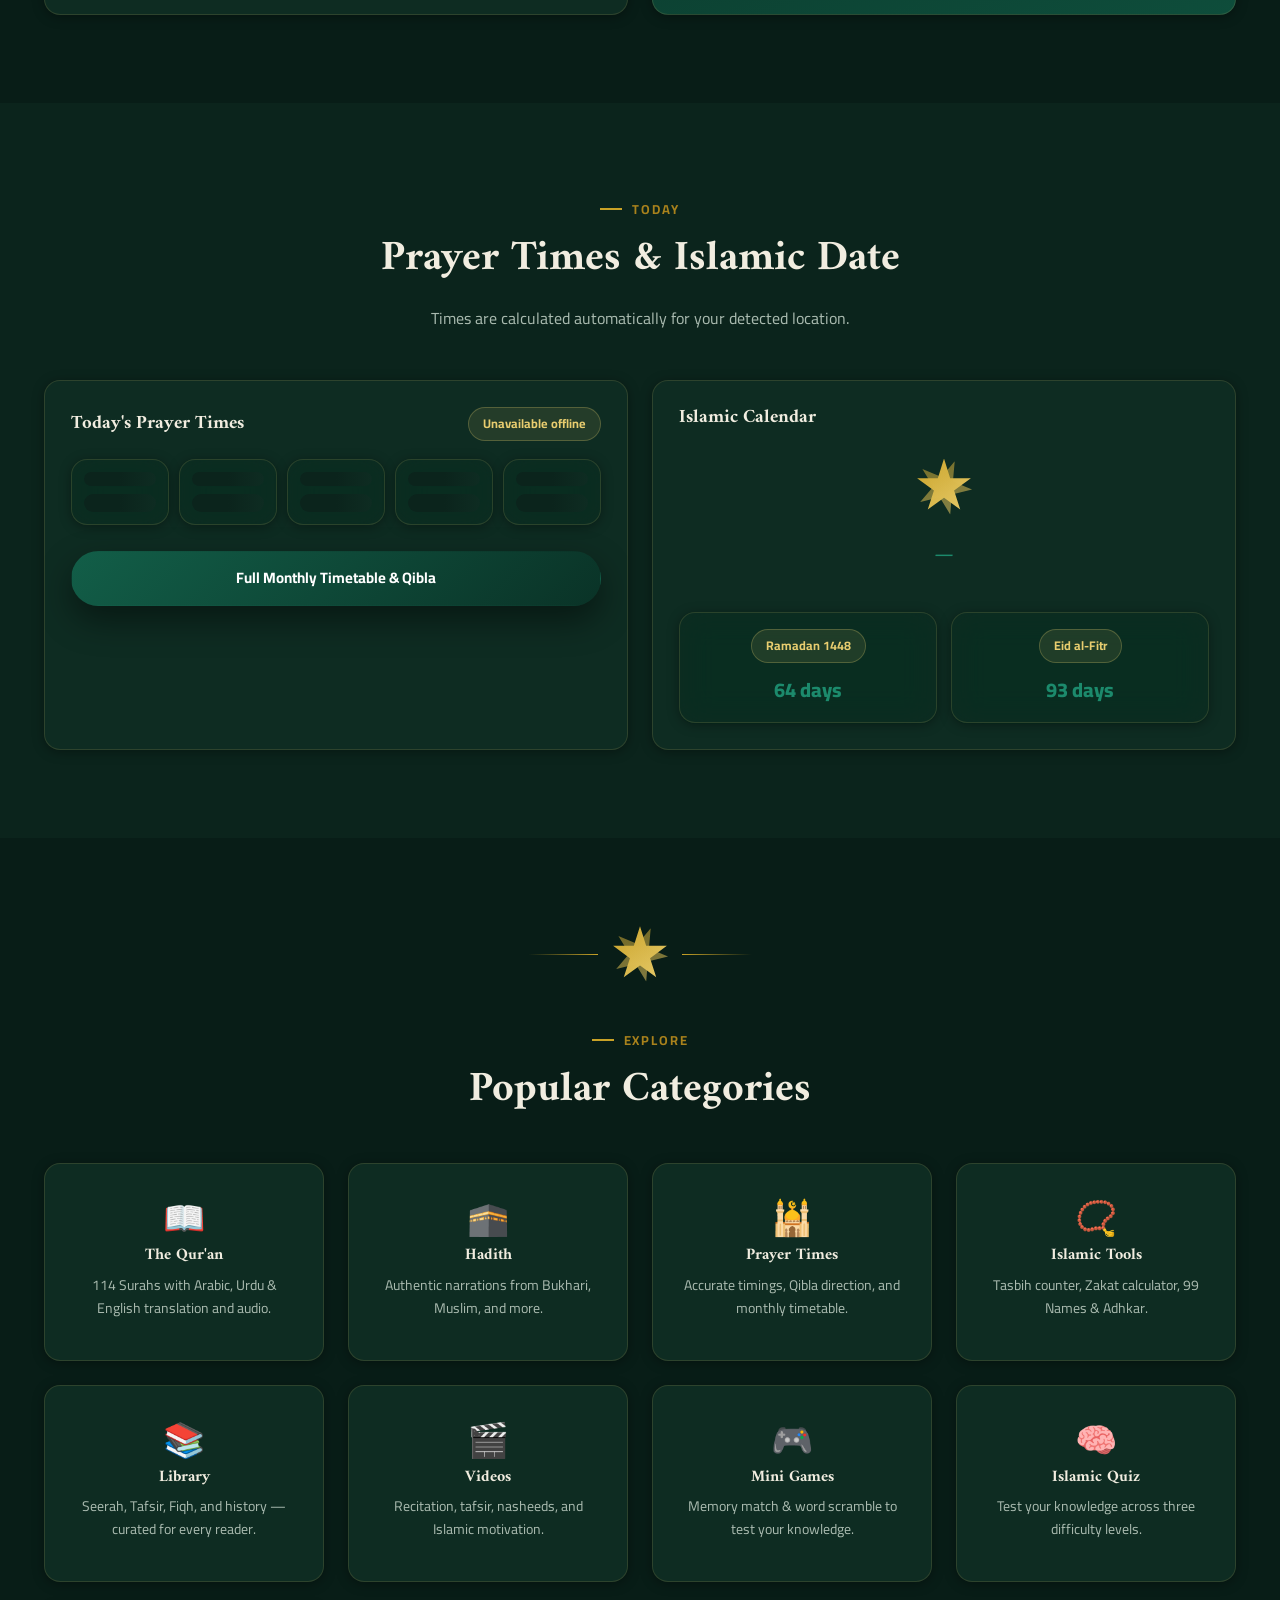
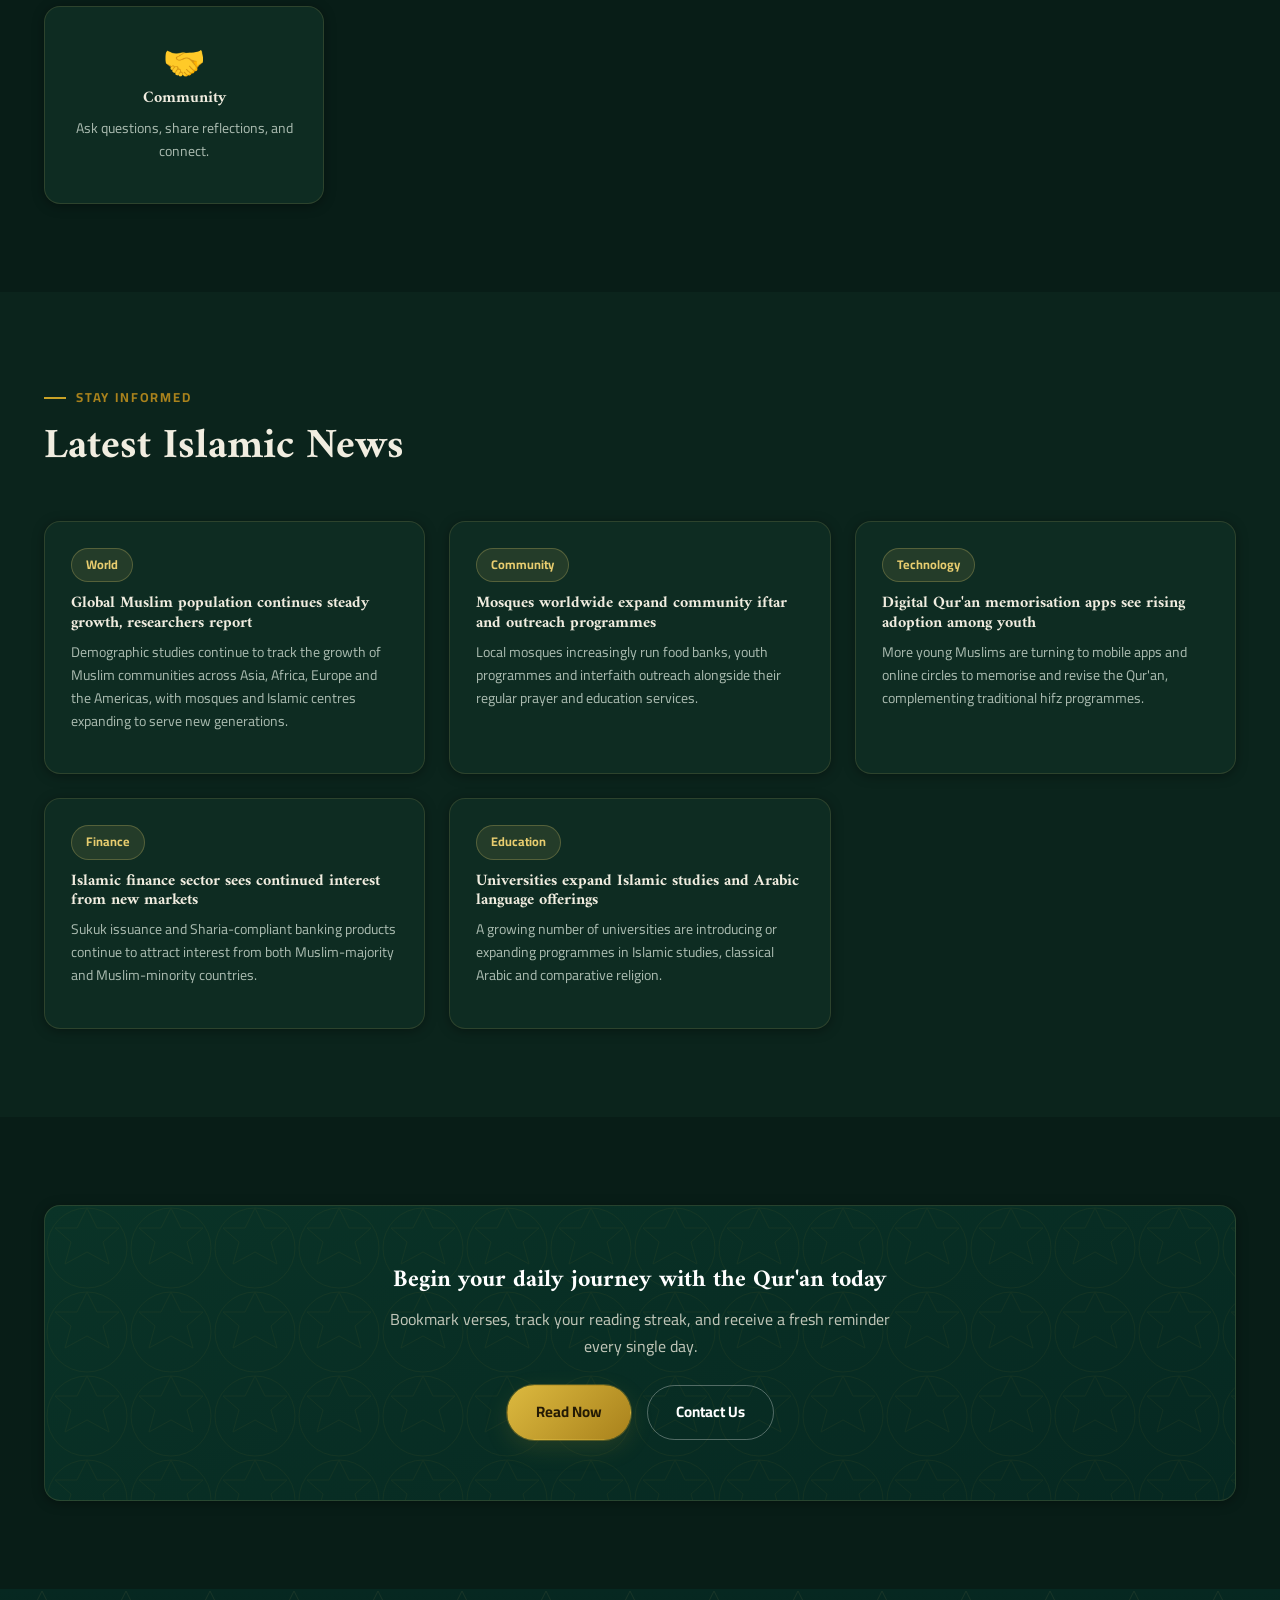
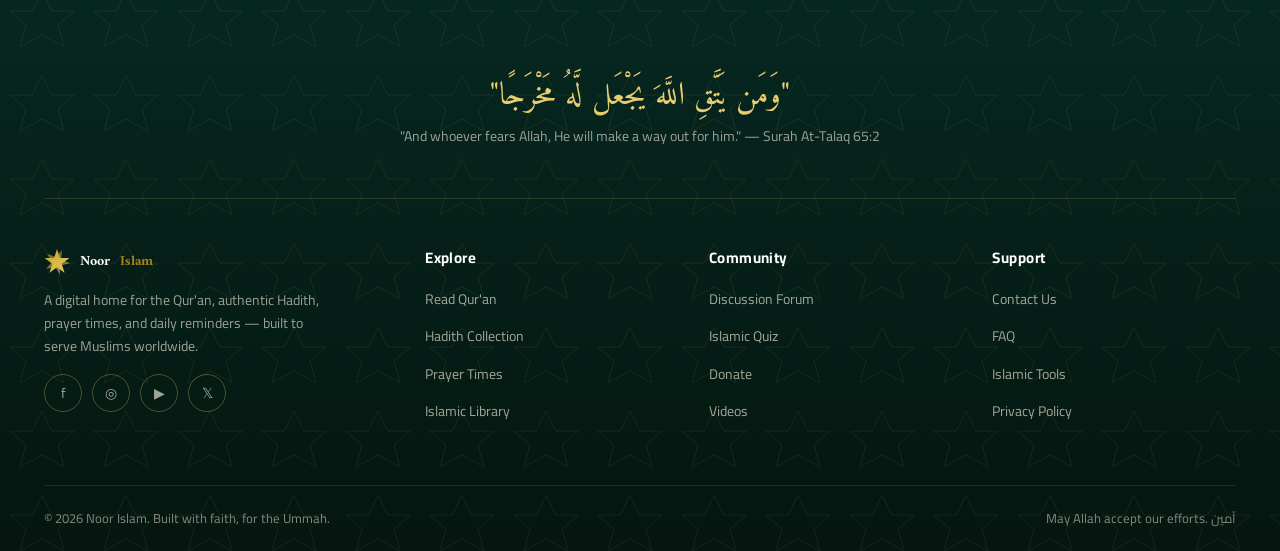
==== commit 1cc785bd: "Add files via upload" ====
--- a/index.html
+++ b/index.html
@@ -151,6 +151,11 @@
         <h4>Videos</h4>
         <p style="font-size:14px;">Recitation, tafsir, nasheeds, and Islamic motivation.</p>
       </a>
+      <a href="games.html" class="card reveal text-center">
+        <div style="font-size:34px;">🎮</div>
+        <h4>Mini Games</h4>
+        <p style="font-size:14px;">Memory match &amp; word scramble to test your knowledge.</p>
+      </a>
       <a href="quiz.html" class="card reveal text-center">
         <div style="font-size:34px;">🧠</div>
         <h4>Islamic Quiz</h4>
--- a/css/style.css
+++ b/css/style.css
@@ -410,6 +410,7 @@
 }
 @media (max-width:560px){
   .grid-4,.grid-5{grid-template-columns:repeat(2,1fr);}
+  #memory-grid{grid-template-columns:repeat(3,1fr) !important;}
   .footer-grid{grid-template-columns:1fr;}
   .hero{padding:100px 0 70px;}
 }
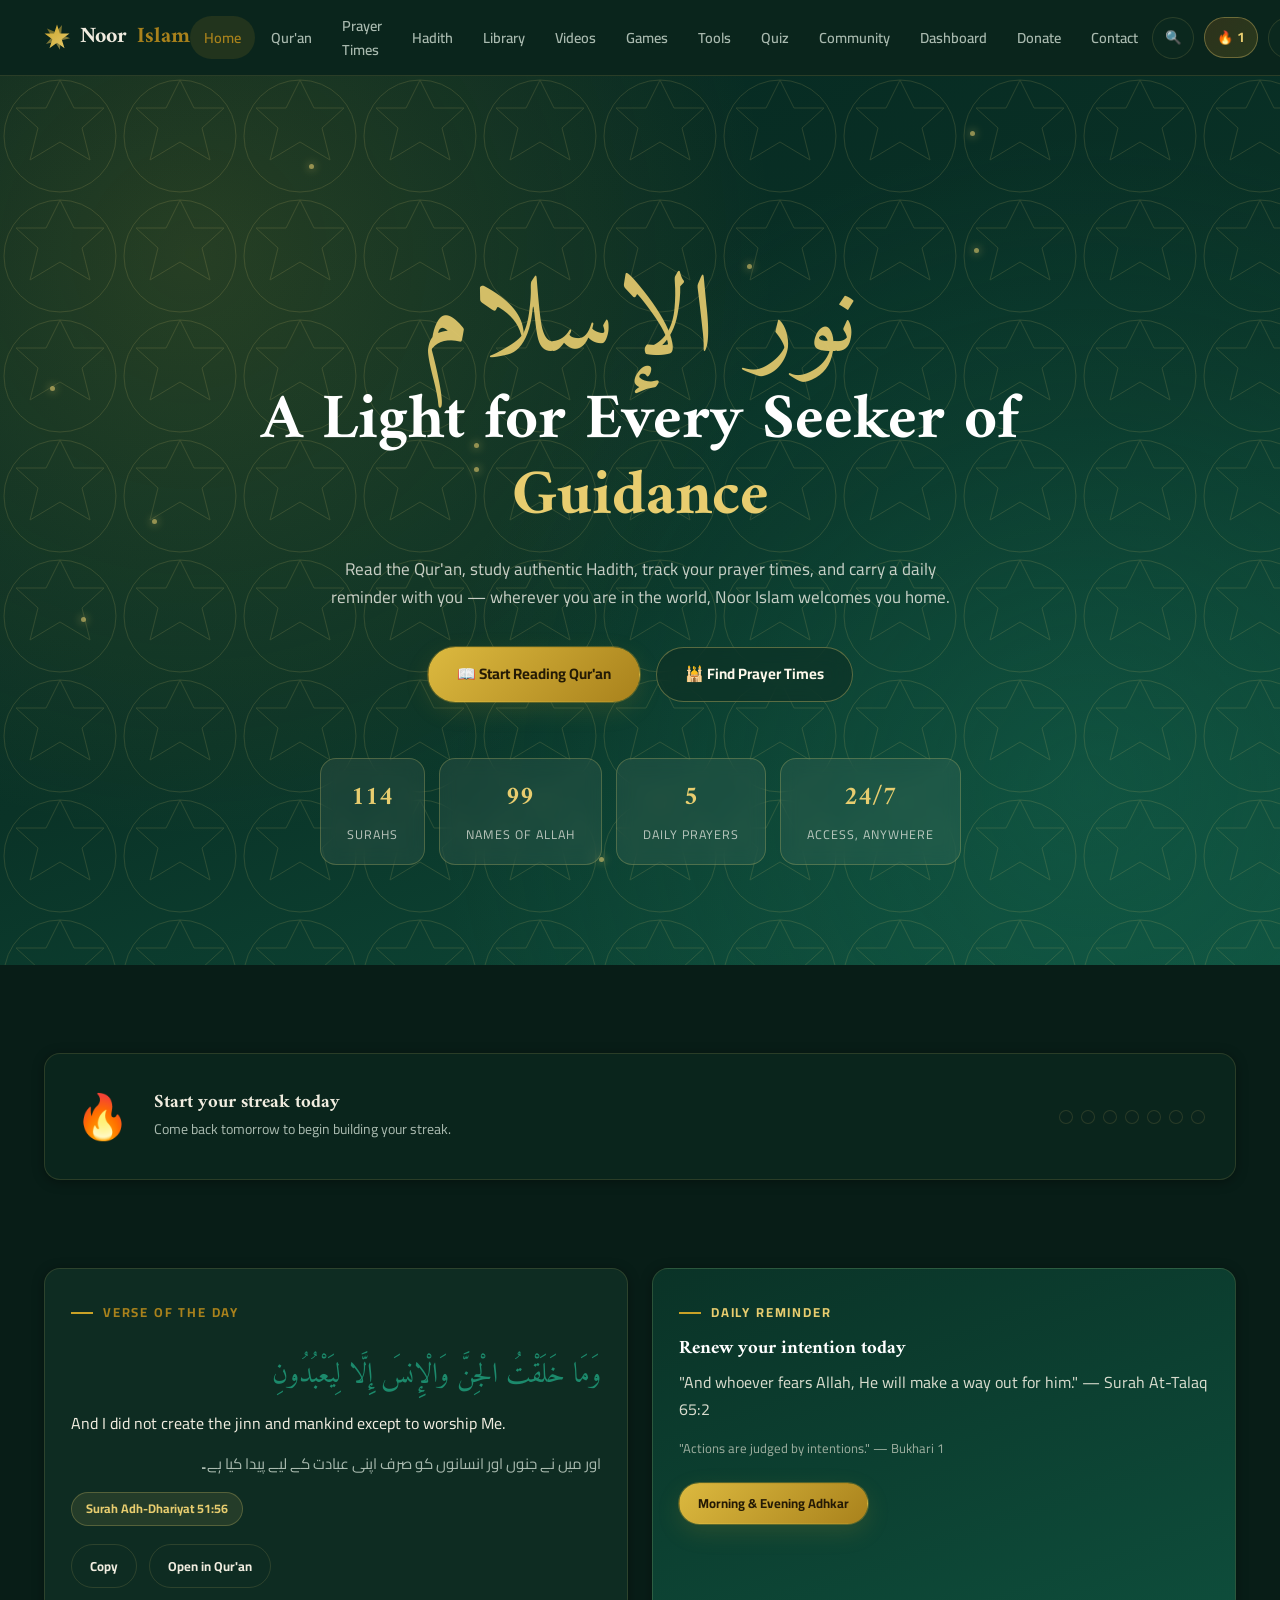
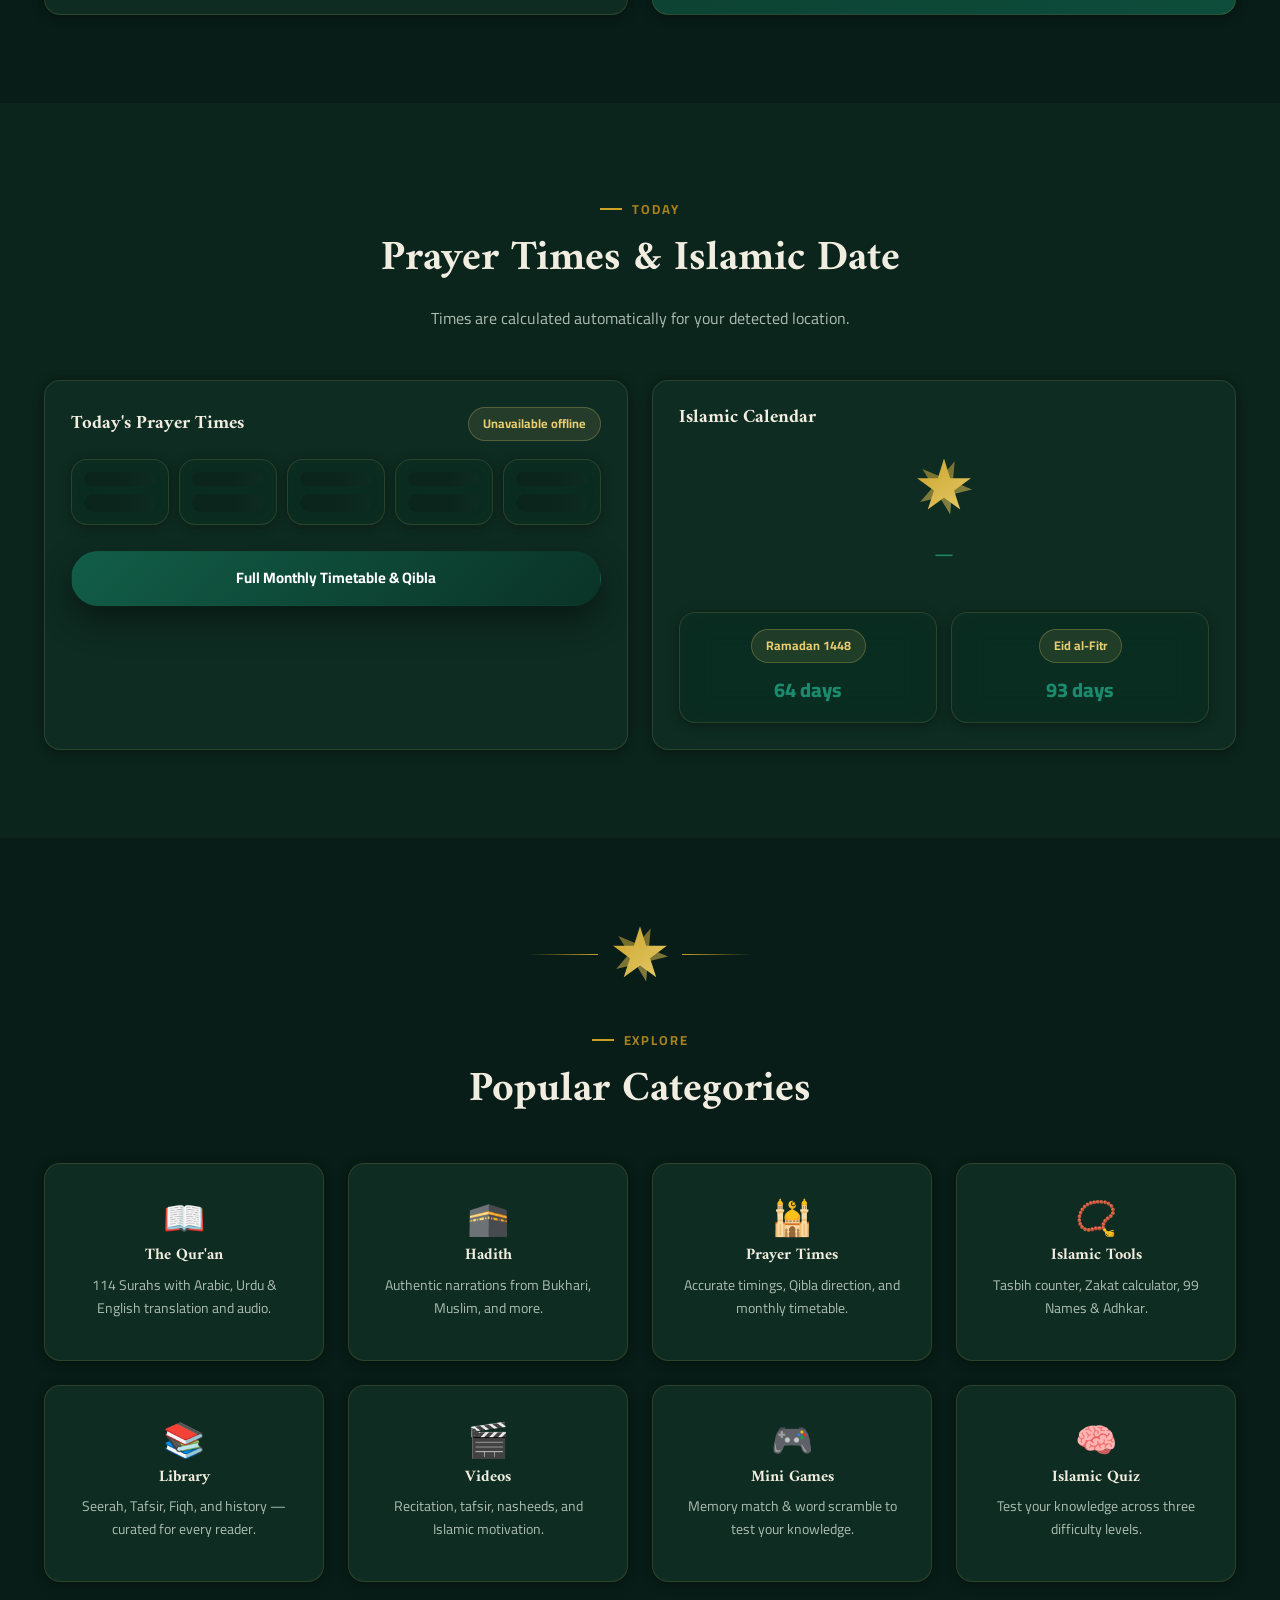
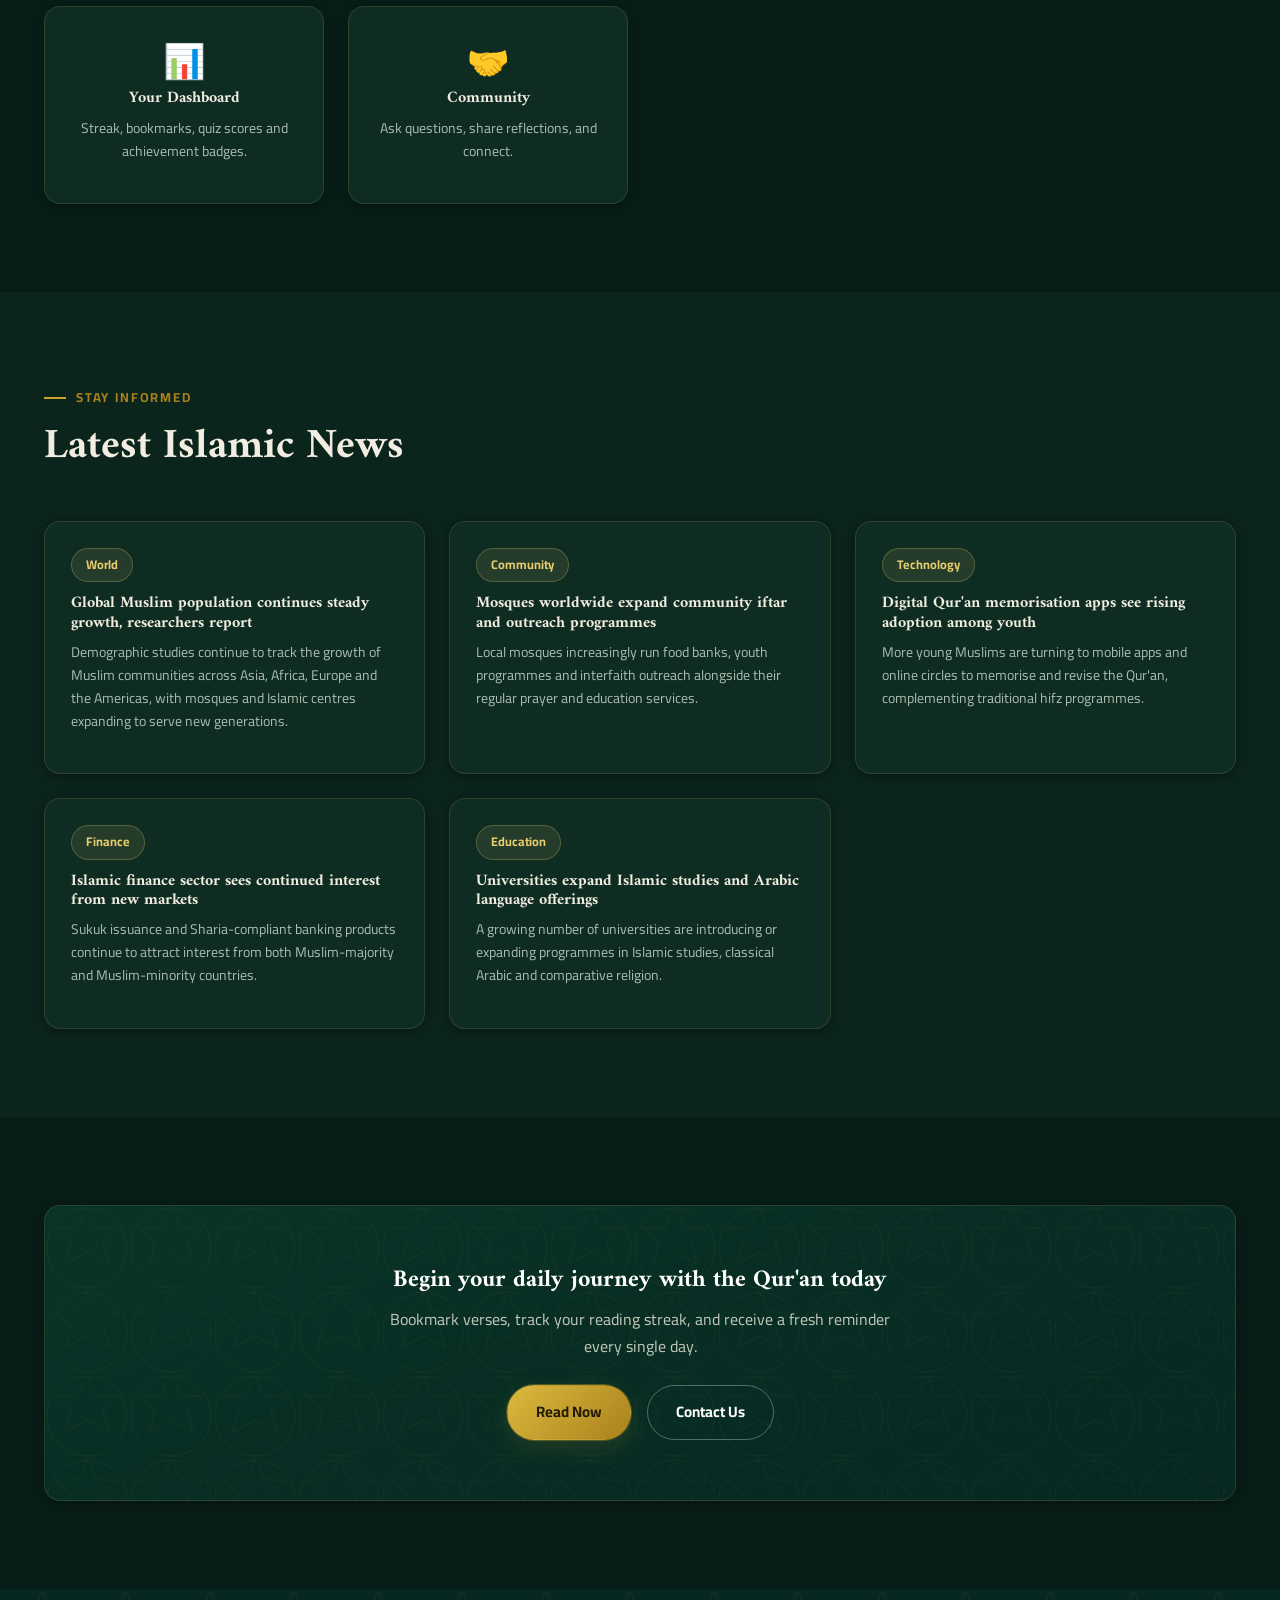
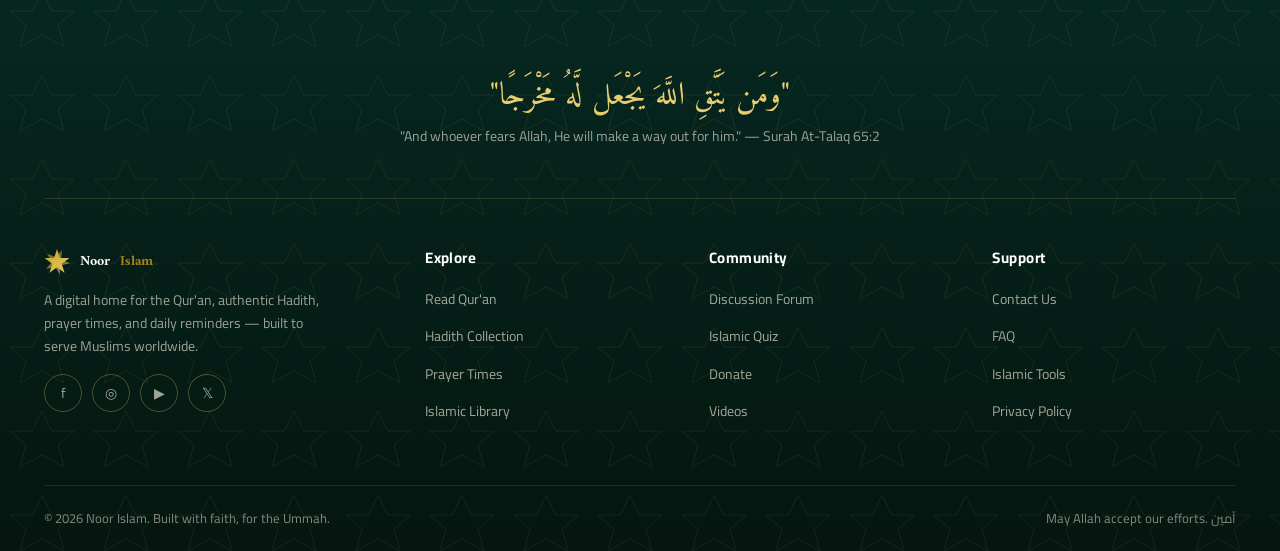
==== commit 5bd19a53: "Add files via upload" ====
--- a/index.html
+++ b/index.html
@@ -161,6 +161,11 @@
         <h4>Islamic Quiz</h4>
         <p style="font-size:14px;">Test your knowledge across three difficulty levels.</p>
       </a>
+      <a href="dashboard.html" class="card reveal text-center">
+        <div style="font-size:34px;">📊</div>
+        <h4>Your Dashboard</h4>
+        <p style="font-size:14px;">Streak, bookmarks, quiz scores and achievement badges.</p>
+      </a>
       <a href="community.html" class="card reveal text-center">
         <div style="font-size:34px;">🤝</div>
         <h4>Community</h4>
--- a/css/style.css
+++ b/css/style.css
@@ -396,6 +396,34 @@
 }
 .notify-banner p{margin:0;flex:1;min-width:200px;font-size:14px;}
 
+/* ---------- Quick search overlay ---------- */
+.search-overlay{
+  position:fixed;inset:0;z-index:500;background:rgba(6,40,33,.55);backdrop-filter:blur(4px);
+  display:flex;align-items:flex-start;justify-content:center;padding:10vh 20px;
+  opacity:0;pointer-events:none;transition:opacity .25s ease;
+}
+.search-overlay.open{opacity:1;pointer-events:auto;}
+.search-modal{
+  width:100%;max-width:560px;background:var(--surface);border-radius:var(--radius-md);
+  box-shadow:0 30px 80px rgba(0,0,0,.4);overflow:hidden;border:1px solid var(--border);
+}
+.search-modal .search-bar input{padding:20px 20px 20px 46px;border:none;border-bottom:1px solid var(--border);border-radius:0;font-size:16px;}
+.search-modal .search-bar svg{left:20px;}
+#quick-search-results{max-height:60vh;overflow-y:auto;padding:8px;}
+.qs-group{padding:10px 12px 4px;font-size:11px;font-weight:800;letter-spacing:.08em;text-transform:uppercase;color:var(--text-muted);}
+.qs-item{display:flex;align-items:center;gap:12px;padding:10px 12px;border-radius:10px;transition:.15s;}
+.qs-item:hover{background:var(--bg-alt);}
+.qs-item b{font-size:14px;}
+.qs-item small{color:var(--text-muted);}
+
+/* ---------- Install app floating button ---------- */
+.install-fab{
+  position:fixed;left:50%;bottom:88px;transform:translateX(-50%);z-index:150;
+  padding:12px 22px;border-radius:100px;border:none;font-weight:800;font-size:13.5px;
+  background:linear-gradient(135deg,var(--gold-400),var(--gold-600));color:#241a05;box-shadow:var(--shadow-md);
+}
+@media (min-width:861px){ .install-fab{bottom:26px;} }
+
 /* responsive */
 @media (max-width:1024px){
   .grid-4{grid-template-columns:repeat(2,1fr);}
